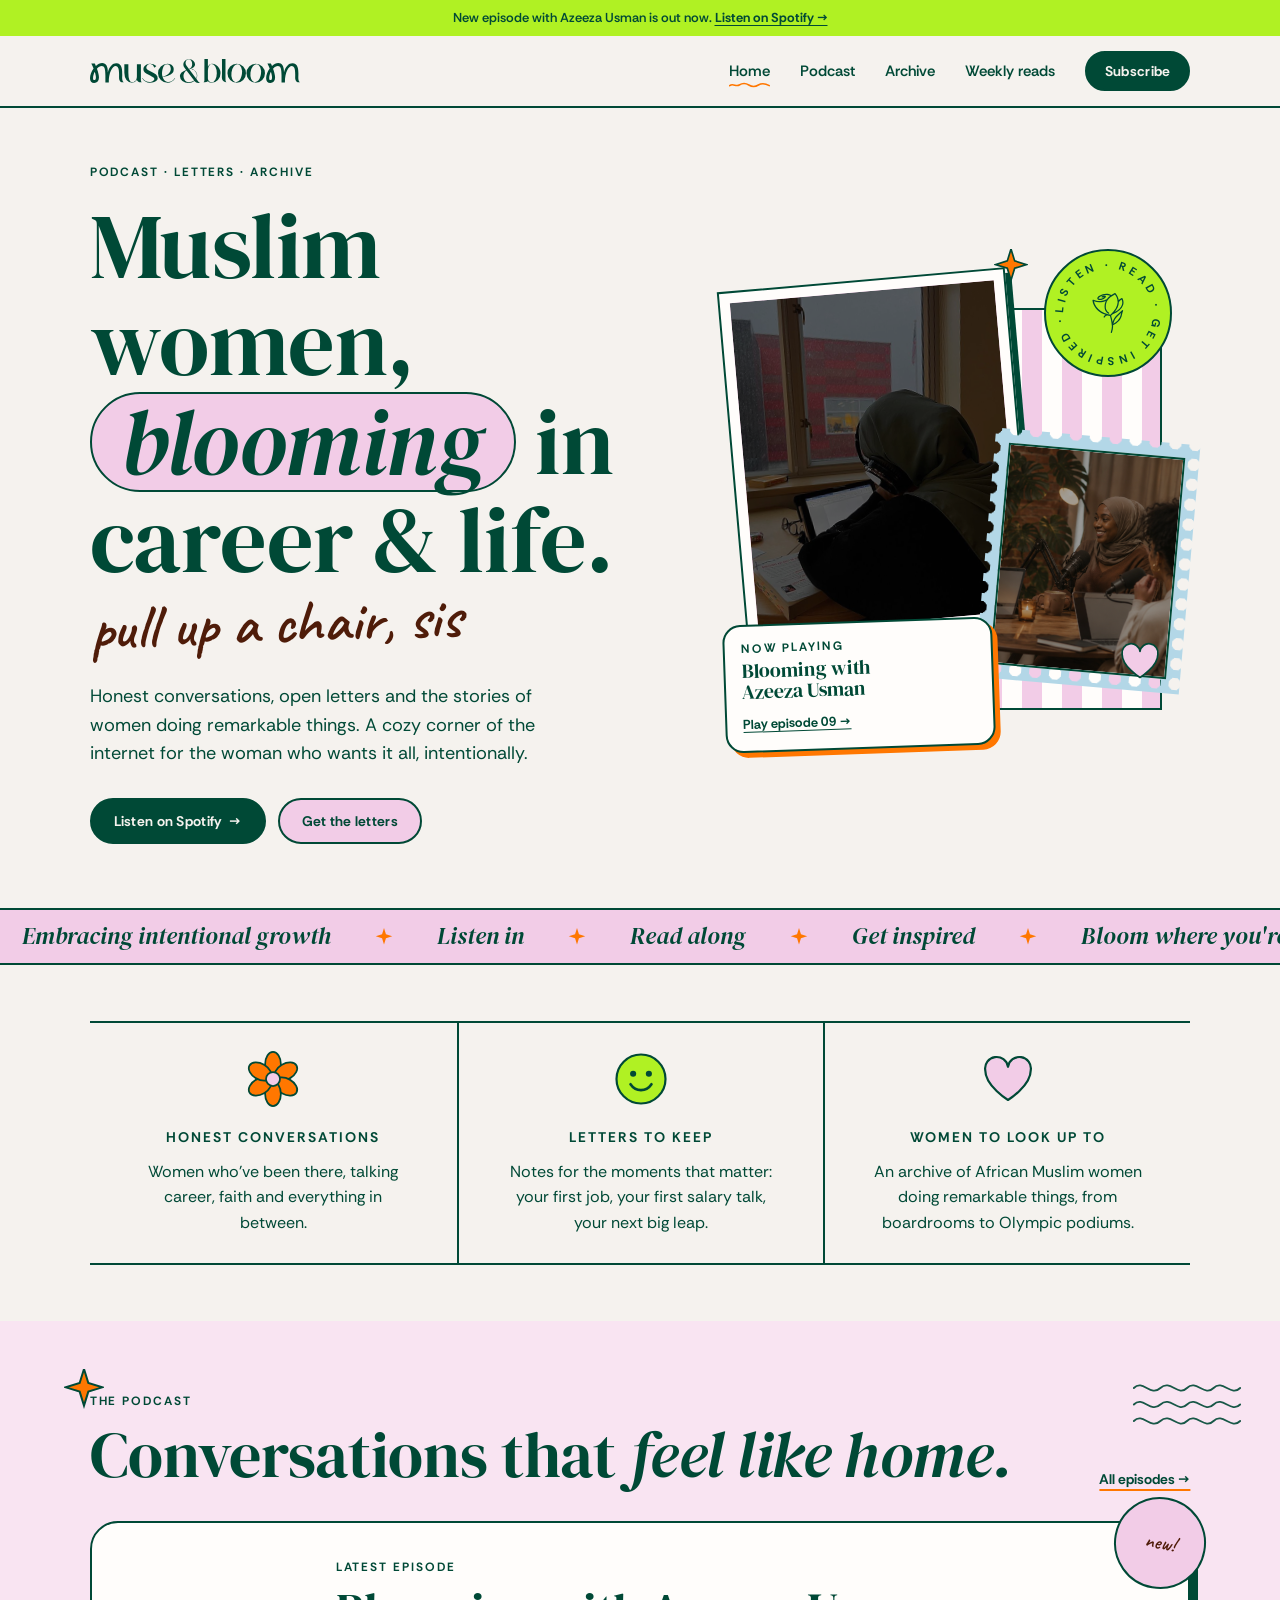
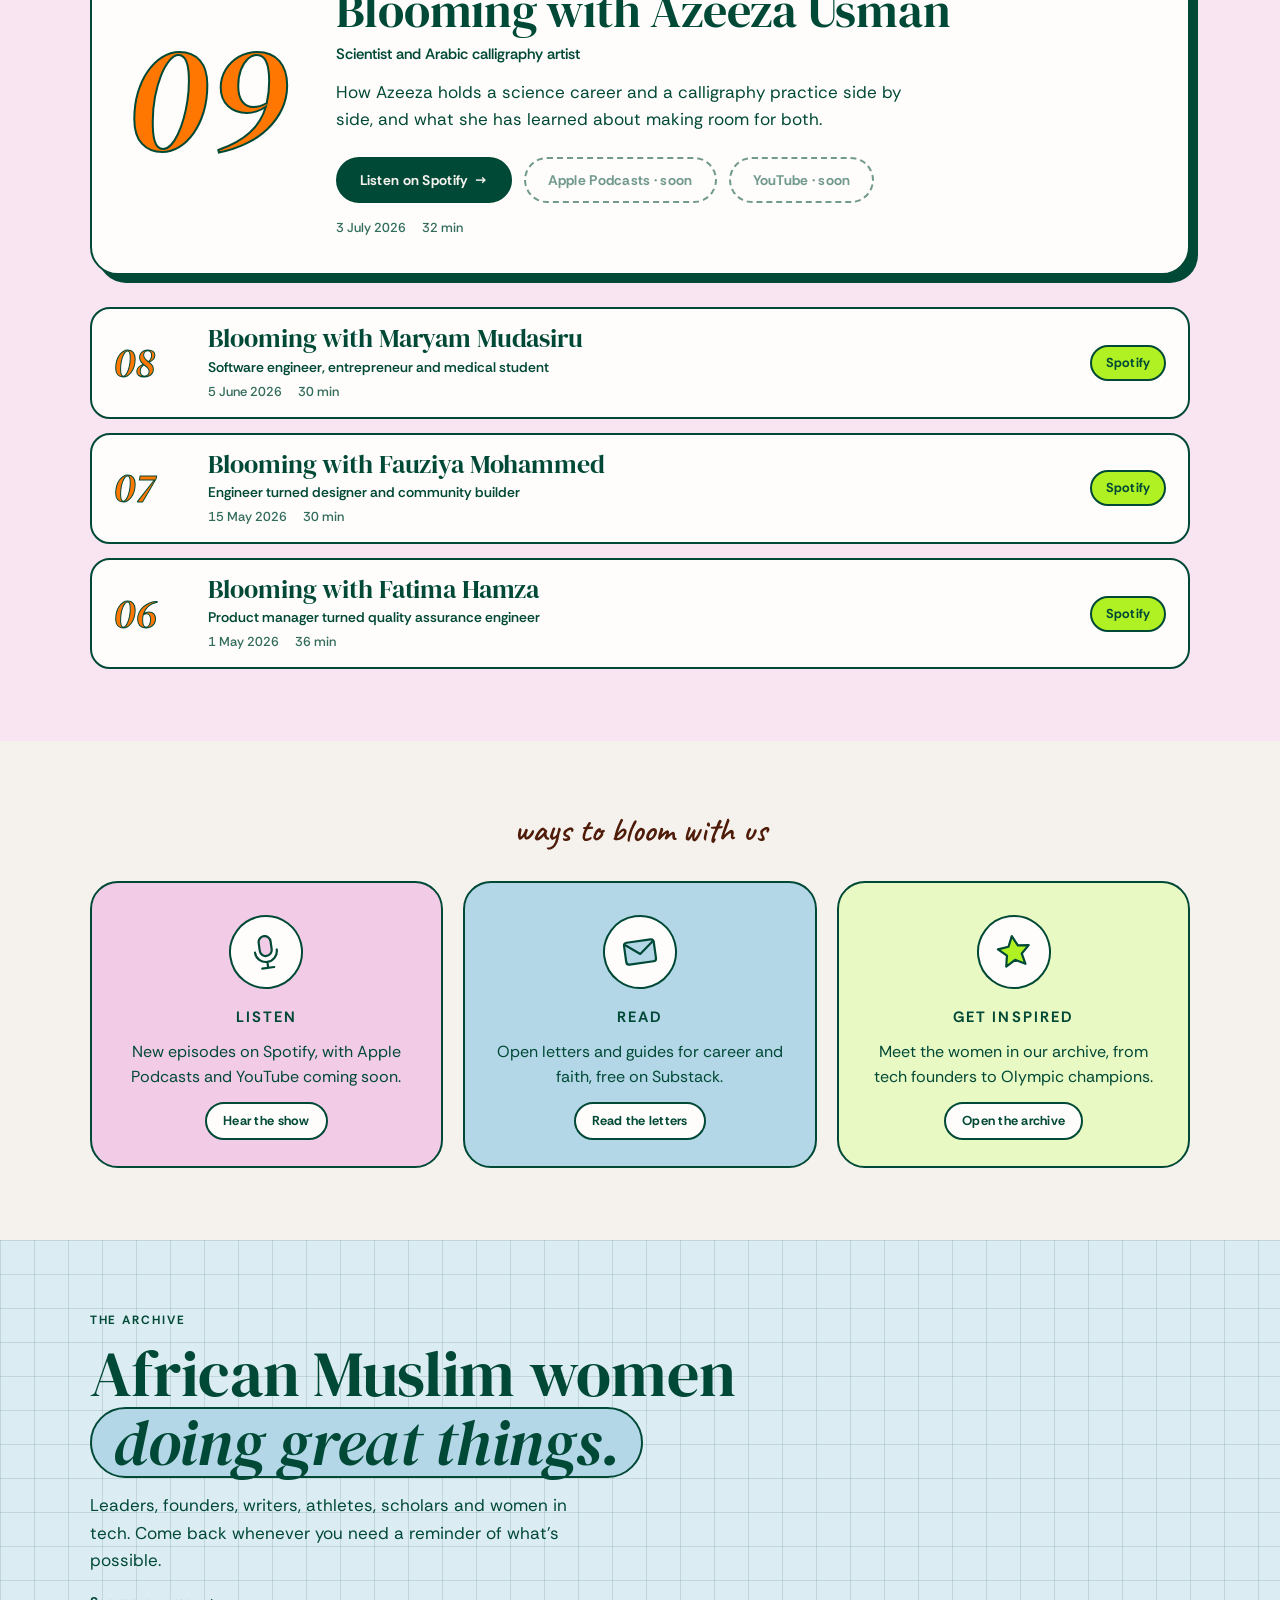
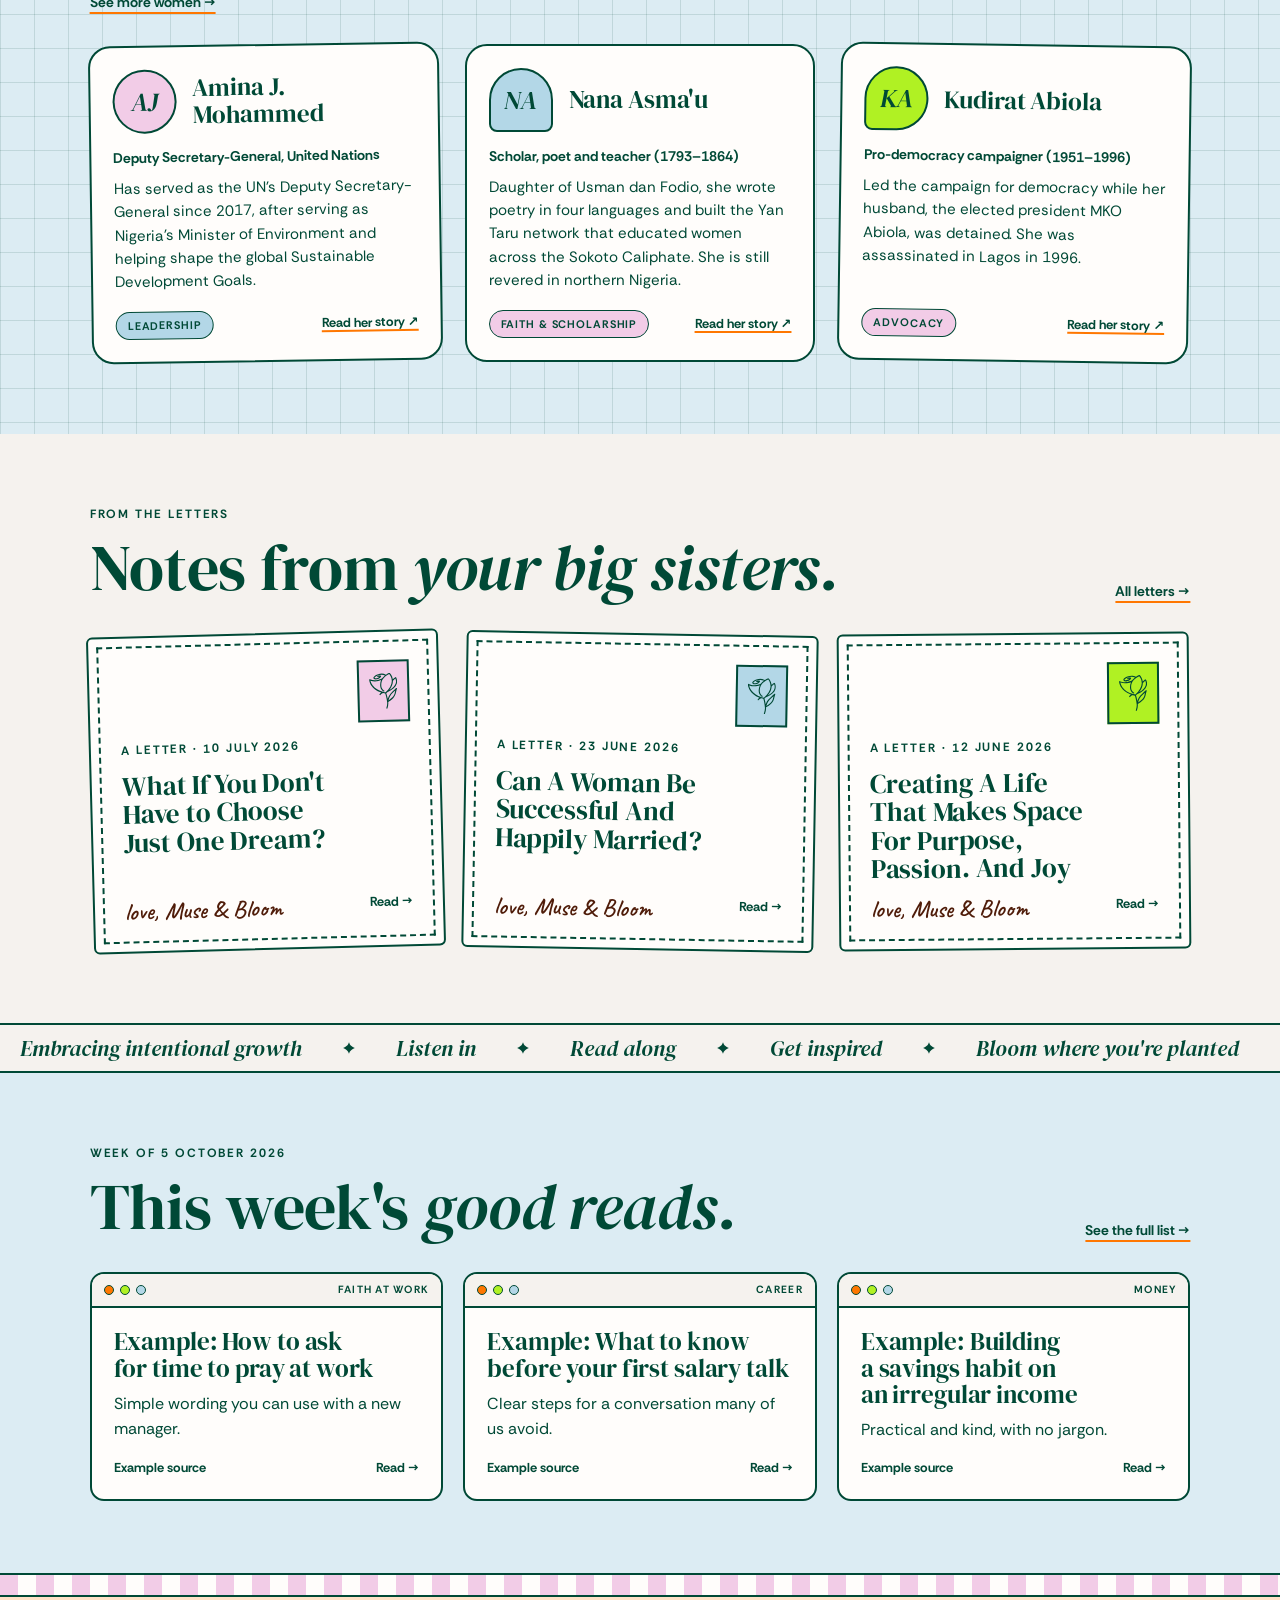
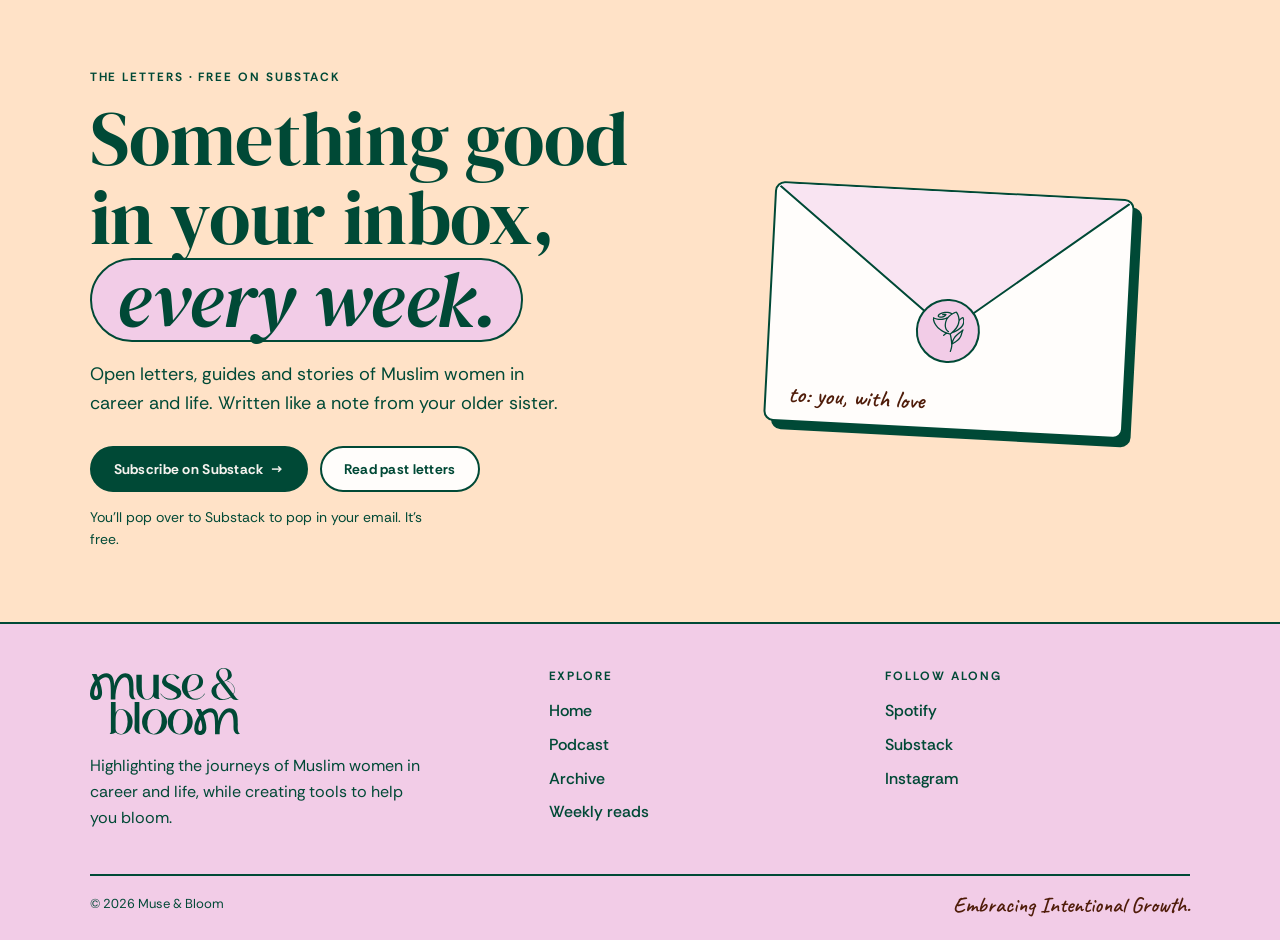
==== index.html @ a58debc5 "Add files via upload" ====
<!DOCTYPE html>
<html lang="en">
<head>
  <meta charset="UTF-8">
  <meta name="viewport" content="width=device-width, initial-scale=1, viewport-fit=cover">
  <title>Muse & Bloom</title>
  <meta name="description" content="Muse & Bloom highlights the journeys of Muslim women in career and life: a podcast, letters on Substack and an archive of remarkable women.">
  <link rel="icon" href="images/rose.svg" type="image/svg+xml">
  <link rel="preconnect" href="https://fonts.googleapis.com">
  <link rel="preconnect" href="https://fonts.gstatic.com" crossorigin>
  <link rel="stylesheet" href="https://fonts.googleapis.com/css2?family=Caveat:wght@600&family=DM+Serif+Display:ital@0;1&display=swap">
  <link rel="stylesheet" href="css/style.css">
</head>
<body>
<div id="site-header"></div>

<main data-page="home">

  <section class="hero">
    <div class="wrap hero-grid">
      <div>
        <div class="kicker">Podcast · Letters · Archive</div>
        <h1>Muslim women, <span class="pill-word">blooming</span> in career &amp; life.<span class="script">pull up a chair, sis</span></h1>
        <p class="lead">Honest conversations, open letters and the stories of women doing remarkable things. A cozy corner of the internet for the woman who wants it all, intentionally.</p>
        <div class="btn-row" id="hero-buttons"></div>
      </div>

      <div class="collage">
        <div class="stripes" aria-hidden="true"></div>
        <!-- To add your own photos, save them as images/hero-1.jpg and images/hero-2.jpg -->
        <figure class="polaroid p1" style="margin:0">
          <div class="photo"><img src="images/hero-1.jpg" alt="" onerror="this.remove()"></div>
          <figcaption class="caption">career &amp; faith</figcaption>
        </figure>
        <div class="stamp-frame p2">
          <div class="photo"><img src="images/hero-2.jpg" alt="" onerror="this.remove()"></div>
        </div>
        <div data-badge="LISTEN · READ · GET INSPIRED · "></div>
        <span class="doodle float" data-art="sparkle" style="width:34px;left:58%;top:-2%"></span>
        <span class="doodle wiggle" data-art="heart" style="width:44px;right:6%;bottom:12%"></span>
        <div class="now" id="now-playing"></div>
      </div>
    </div>
  </section>
  <div class="marquee " aria-hidden="true"><div class="marquee-track"><span>Embracing intentional growth</span><span>Listen in</span><span>Read along</span><span>Get inspired</span><span>Bloom where you're planted</span><span>Embracing intentional growth</span><span>Listen in</span><span>Read along</span><span>Get inspired</span><span>Bloom where you're planted</span><span>Embracing intentional growth</span><span>Listen in</span><span>Read along</span><span>Get inspired</span><span>Bloom where you're planted</span><span>Embracing intentional growth</span><span>Listen in</span><span>Read along</span><span>Get inspired</span><span>Bloom where you're planted</span></div></div>

  <section class="wrap" style="padding-block:56px">
    <div class="promises">
      <div class="promise"><span data-art="flower"></span><h3>Honest conversations</h3><p>Women who've been there, talking career, faith and everything in between.</p></div>
      <div class="promise"><span data-art="smile"></span><h3>Letters to keep</h3><p>Notes for the moments that matter: your first job, your first salary talk, your next big leap.</p></div>
      <div class="promise"><span data-art="heart"></span><h3>Women to look up to</h3><p>An archive of African Muslim women doing remarkable things, from boardrooms to Olympic podiums.</p></div>
    </div>
  </section>

  <section class="section bg-blush" id="podcast">
    <span class="doodle float" data-art="sparkle" style="width:40px;left:5%;top:48px"></span>
    <span class="doodle waves" data-art="waves" style="right:3%;top:56px"></span>
    <div class="wrap">
      <div class="section-head">
        <div>
          <div class="kicker">The podcast</div>
          <h2>Conversations that <em>feel like home.</em></h2>
        </div>
        <a class="text-link" href="podcast.html">All episodes →</a>
      </div>
      <div class="ep-feature" id="latest-episode"></div>
      <ul class="ep-list" id="episode-list" data-limit="3"></ul>
    </div>
  </section>

  <section class="section">
    <div class="wrap">
      <div class="section-head" style="justify-content:center;text-align:center">
        <div>
          <span class="script" style="font-size:34px">ways to bloom with us</span>
        </div>
      </div>
      <div class="ways">
        <a class="way w1" href="podcast.html"><span class="icon" data-art="mic"></span><h3>Listen</h3><p>New episodes on Spotify, with Apple Podcasts and YouTube coming soon.</p><span class="btn">Hear the show</span></a>
        <a class="way w2" href="https://museandbloom.substack.com" target="_blank" rel="noopener"><span class="icon" data-art="mail"></span><h3>Read</h3><p>Open letters and guides for career and faith, free on Substack.</p><span class="btn">Read the letters</span></a>
        <a class="way w3" href="archive.html"><span class="icon" data-art="star"></span><h3>Get inspired</h3><p>Meet the women in our archive, from tech founders to Olympic champions.</p><span class="btn">Open the archive</span></a>
      </div>
    </div>
  </section>

  <section class="section bg-grid">
    <div class="wrap">
      <div class="section-head">
        <div>
          <div class="kicker">The archive</div>
          <h2>African Muslim women <span class="pill-word sky">doing great things.</span></h2>
          <p>Leaders, founders, writers, athletes, scholars and women in tech. Come back whenever you need a reminder of what's possible.</p>
        </div>
        <a class="text-link" href="archive.html">See more women →</a>
      </div>
      <div class="women-grid" id="women-preview"></div>
    </div>
  </section>

  <section class="section">
    <div class="wrap">
      <div class="section-head">
        <div>
          <div class="kicker">From the letters</div>
          <h2>Notes from <em>your big sisters.</em></h2>
        </div>
        <a class="text-link" href="https://museandbloom.substack.com" target="_blank" rel="noopener">All letters →</a>
      </div>
      <div class="letters" id="letters"></div>
    </div>
  </section>
  <div class="marquee brand" aria-hidden="true"><div class="marquee-track"><span>Embracing intentional growth</span><span>Listen in</span><span>Read along</span><span>Get inspired</span><span>Bloom where you're planted</span><span>Embracing intentional growth</span><span>Listen in</span><span>Read along</span><span>Get inspired</span><span>Bloom where you're planted</span><span>Embracing intentional growth</span><span>Listen in</span><span>Read along</span><span>Get inspired</span><span>Bloom where you're planted</span><span>Embracing intentional growth</span><span>Listen in</span><span>Read along</span><span>Get inspired</span><span>Bloom where you're planted</span></div></div>

  <section class="section bg-sky">
    <div class="wrap">
      <div class="section-head">
        <div>
          <div class="kicker" data-week>This week</div>
          <h2>This week's <em>good reads.</em></h2>
        </div>
        <a class="text-link" href="reads.html">See the full list →</a>
      </div>
      <div class="reads" id="reads" data-limit="3"></div>
    </div>
  </section>

  <section class="letter-band section" id="newsletter"></section>

</main>

<div id="site-footer"></div>

<script src="js/content.js"></script>
<script src="js/main.js"></script>
</body>
</html>
---- css/style.css ----
/* =====================================================================
   MUSE & BLOOM — STYLES
   Vibe: a playful, cozy women's magazine. Cream pages, the brand's
   pastel Blush and Sky, little pops of Lime and Tangerine, stickers,
   tilted photo frames, handwritten notes and a scrolling marquee.
   To change a colour everywhere, change it once in :root below.
   ===================================================================== */

@font-face { font-family: "Rethink Sans"; src: url("../fonts/RethinkSans-Variable.ttf") format("truetype"); font-weight: 400 800; font-display: swap; }

:root {
  /* Brand colours (Muse & Bloom design system) */
  --forest: #004936;     /* main text */
  --cream: #f5f2ee;      /* page background */
  --blush: #f2cce7;      /* pastel pink */
  --sky: #b3d7e7;        /* pastel blue */
  --lime: #b0f123;       /* small bright pops */
  --tangerine: #ff7700;  /* small warm pops */
  --bark: #4f1c09;       /* deep brown ink */
  --white: #fffdfb;

  /* Softer tints of the brand pastels, for big areas */
  --blush-soft: #f9e4f2;
  --sky-soft: #dcecf3;
  --lime-soft: #e8f9c4;
  --tangerine-soft: #ffe2c7;

  --ink: var(--forest);
  --line: rgba(0, 73, 54, 0.18);

  /* Type */
  --font-display: "DM Serif Display", Georgia, "Times New Roman", serif;
  --font-sans: "Rethink Sans", system-ui, -apple-system, sans-serif;
  --font-script: "Caveat", "Segoe Print", cursive;

  --gutter: clamp(20px, 7vw, 110px);
  --max: 1720px;
  --radius: 22px;
  --pill: 999px;

  color-scheme: light;
}

*, *::before, *::after { box-sizing: border-box; }
html { scroll-behavior: smooth; }
html, body { overflow-x: clip; }
body {
  margin: 0; background: var(--cream); color: var(--ink);
  font: 400 16px/1.6 var(--font-sans); -webkit-font-smoothing: antialiased;
}
img { max-width: 100%; display: block; }
a { color: inherit; }
p { margin: 0; }
h1, h2, h3, h4 { margin: 0; font-family: var(--font-display); font-weight: 400; line-height: 1.05; text-wrap: balance; letter-spacing: -0.005em; }
:focus-visible { outline: 2px solid var(--forest); outline-offset: 3px; border-radius: 6px; }

.wrap { width: 100%; max-width: var(--max); margin-inline: auto; padding-inline: var(--gutter); }

.kicker { font: 700 12px/16px var(--font-sans); letter-spacing: 0.16em; text-transform: uppercase; }
.script { font-family: var(--font-script); font-weight: 600; color: var(--bark); line-height: 1; }
em { font-style: italic; }

/* A word wrapped in a soft pill, like a highlighter */
.pill-word {
  display: inline-block; padding: 0 0.32em; border: 2px solid var(--forest); border-radius: var(--pill);
  background: var(--blush); font-style: italic; line-height: 1.05;
}
.pill-word.sky { background: var(--sky); }
.pill-word.lime { background: var(--lime); }

/* ---------- Buttons ---------- */
.btn {
  display: inline-flex; align-items: center; justify-content: center; gap: 8px;
  min-height: 46px; padding: 11px 22px; border-radius: var(--pill);
  font: 700 14px/20px var(--font-sans); letter-spacing: .02em; text-decoration: none; cursor: pointer;
  border: 2px solid var(--forest); background: var(--white); color: var(--forest);
  box-shadow: 0 0 0 var(--forest);
  transition: transform .18s ease, box-shadow .18s ease, background .18s ease;
}
.btn:hover { transform: translate(-2px, -2px); box-shadow: 4px 4px 0 var(--forest); }
.btn:active { transform: translate(0, 0); box-shadow: 0 0 0 var(--forest); }
.btn-dark { background: var(--forest); color: var(--cream); }
.btn-dark:hover { box-shadow: 4px 4px 0 var(--tangerine); }
.btn-blush { background: var(--blush); }
.btn-lime { background: var(--lime); }
.btn-sky { background: var(--sky); }
.btn.is-soon { border-style: dashed; opacity: .55; pointer-events: none; background: transparent; }
.btn .arrow { transition: transform .2s ease; }
.btn:hover .arrow { transform: translateX(3px); }
.btn-row { display: flex; flex-wrap: wrap; gap: 12px; }

.tag {
  display: inline-block; font: 700 11px/16px var(--font-sans); letter-spacing: .08em; text-transform: uppercase;
  padding: 5px 11px; border-radius: var(--pill); border: 1.5px solid var(--forest); background: var(--blush);
}

/* ---------- Top bar + header ---------- */
.topbar { background: var(--lime); text-align: center; font: 600 13px/18px var(--font-sans); padding: 9px var(--gutter); }
.topbar a { text-underline-offset: 3px; font-weight: 700; }

.site-header {
  position: sticky; top: env(safe-area-inset-top, 0px); z-index: 50;
  background: var(--cream); border-bottom: 2px solid var(--forest);
}
.nav { display: flex; align-items: center; justify-content: space-between; gap: 24px; min-height: 70px; }
.brand img { height: 24px; width: auto; }
.nav-links { display: flex; align-items: center; gap: 30px; list-style: none; margin: 0; padding: 0; }
.nav-links a:not(.btn) {
  position: relative; text-decoration: none; font: 600 15px/20px var(--font-sans); padding-block: 6px;
}
.nav-links a:not(.btn)::after {
  content: ""; position: absolute; left: 0; right: 0; bottom: -2px; height: 8px;
  background: no-repeat center/100% 8px url("data:image/svg+xml,%3Csvg xmlns='http://www.w3.org/2000/svg' viewBox='0 0 60 8'%3E%3Cpath d='M1 5c5-4 9 2 14-1s9-3 14 0 9 3 14 0 9-3 16 1' fill='none' stroke='%23ff7700' stroke-width='2.2' stroke-linecap='round'/%3E%3C/svg%3E");
  transform: scaleX(0); transform-origin: left; transition: transform .25s ease;
}
.nav-links a:not(.btn):hover::after, .nav-links a[aria-current="page"]::after { transform: scaleX(1); }
.nav-links .btn { min-height: 40px; padding: 8px 18px; }
.menu-btn { display: none; }
@media (max-width: 880px) {
  .brand img { height: 20px; }
  .menu-btn { display: inline-flex; min-height: 40px; padding: 8px 16px; }
  .nav { flex-wrap: wrap; padding-block: 12px; min-height: 0; }
  .nav-links { display: none; width: 100%; flex-direction: column; align-items: flex-start; gap: 6px; padding-bottom: 10px; }
  .nav-links.open { display: flex; }
  .nav-links a:not(.btn) { font-size: 18px; }
}

/* ---------- Stickers + doodles ---------- */
.sticker {
  position: absolute; z-index: 3; display: grid; place-items: center;
  border: 2px solid var(--forest); border-radius: 50%; text-align: center;
  transition: transform .4s ease;
}
.sticker:hover { transform: rotate(-12deg) scale(1.06); }
.spin-badge { width: 128px; height: 128px; background: var(--lime); }
.spin-badge svg { width: 100%; height: 100%; animation: spin 18s linear infinite; }
.spin-badge text { font: 700 11px var(--font-sans); letter-spacing: .16em; fill: var(--forest); }
.spin-badge .center { position: absolute; width: 40px; height: 40px; }
@keyframes spin { to { transform: rotate(360deg); } }
.doodle { position: absolute; z-index: 2; pointer-events: none; }
.wiggle { animation: wiggle 3.5s ease-in-out infinite; }
@keyframes wiggle { 0%,100% { transform: rotate(-6deg); } 50% { transform: rotate(6deg); } }
.float { animation: float 5s ease-in-out infinite; }
@keyframes float { 0%,100% { transform: translateY(0); } 50% { transform: translateY(-8px); } }

/* ---------- Photo frames (polaroids) ---------- */
.polaroid {
  position: absolute; background: var(--white); border: 2px solid var(--forest);
  padding: 10px 10px 40px; box-shadow: 6px 6px 0 var(--forest);
  transition: transform .35s ease;
}
.polaroid .photo { position: relative; width: 100%; aspect-ratio: 4 / 5; overflow: hidden; display: grid; place-items: center; }
.polaroid .photo img { position: absolute; inset: 0; width: 100%; height: 100%; object-fit: cover; }
.polaroid .photo .hint { font: 600 20px/1.1 var(--font-script); color: var(--forest); opacity: .7; text-align: center; padding: 10px; }
.polaroid .caption { position: absolute; left: 0; right: 0; bottom: 8px; text-align: center; font: 600 21px/1 var(--font-script); color: var(--bark); }
.polaroid:hover { transform: rotate(0deg) scale(1.03) !important; }

/* ---------- Home hero ---------- */
.hero { position: relative; padding-block: clamp(32px, 5vw, 56px) clamp(40px, 5vw, 64px); }
.hero-grid { display: grid; grid-template-columns: 1.1fr 0.9fr; gap: clamp(32px, 5vw, 72px); align-items: center; }
.hero-grid > * { min-width: 0; }
.hero h1 { font-size: clamp(48px, 7.2vw, 96px); margin-block: 18px 22px; }
.hero h1 .script { display: block; font-size: 0.62em; margin-top: 10px; color: var(--bark); transform: rotate(-2deg); transform-origin: left; }
.hero .lead { font-size: 18px; line-height: 1.6; max-width: 46ch; margin-bottom: 30px; }

.collage { position: relative; aspect-ratio: 1 / 1.05; max-width: 520px; width: 100%; margin-inline: auto; }
.collage .p1 { width: 62%; left: 2%; top: 4%; transform: rotate(-5deg); }
.collage .p1 .photo { background: var(--blush); }
.collage .p2 { width: 46%; right: 0; top: 34%; transform: rotate(6deg); }
.collage .p2 .photo { background: var(--white); }
.collage .spin-badge { right: 4%; top: -2%; }
.collage .now {
  position: absolute; z-index: 4; left: 0; bottom: 0; width: min(270px, 70%);
  background: var(--white); border: 2px solid var(--forest); border-radius: 18px; padding: 14px 16px;
  box-shadow: 5px 5px 0 var(--tangerine); transform: rotate(-2deg); transition: transform .3s ease;
}
.collage .now:hover { transform: rotate(0) translateY(-3px); }
.collage .now h4 { font-size: 20px; margin-block: 4px 8px; }
.collage .now a { font: 700 13px/18px var(--font-sans); text-underline-offset: 3px; }
.bars { display: inline-flex; gap: 3px; align-items: flex-end; height: 14px; margin-left: 8px; vertical-align: middle; }
.bars i { width: 3px; background: var(--tangerine); border-radius: 2px; animation: bar 1s ease-in-out infinite; }
.bars i:nth-child(2) { animation-delay: .15s } .bars i:nth-child(3) { animation-delay: .3s } .bars i:nth-child(4) { animation-delay: .45s }
@keyframes bar { 0%,100% { height: 4px } 50% { height: 14px } }
@media (max-width: 860px) {
  .hero-grid { grid-template-columns: 1fr; }
  .collage { max-width: 400px; }
  .spin-badge { width: 100px; height: 100px; }
}

/* ---------- Marquee ---------- */
.marquee { background: var(--blush); border-block: 2px solid var(--forest); overflow: hidden; padding-block: 12px; }
.marquee-track { display: flex; width: max-content; animation: slide 32s linear infinite; }
.marquee span { font: 400 24px/1.2 var(--font-display); font-style: italic; padding-inline: 22px; white-space: nowrap; display: inline-flex; align-items: center; gap: 44px; }
.marquee span::after { content: ""; width: 18px; height: 18px; flex: none; background: no-repeat center/contain url("data:image/svg+xml,%3Csvg xmlns='http://www.w3.org/2000/svg' viewBox='0 0 24 24'%3E%3Cpath d='M12 0l2.6 8.4L23 11l-8.4 2.6L12 22l-2.6-8.4L1 11l8.4-2.6z' fill='%23ff7700'/%3E%3C/svg%3E"); }
.marquee.sky { background: var(--sky); }
@keyframes slide { to { transform: translateX(-50%); } }

/* ---------- Sections ---------- */
.section { position: relative; padding-block: clamp(44px, 6vw, 72px); }
.section-head { display: flex; flex-wrap: wrap; align-items: flex-end; justify-content: space-between; gap: 18px 32px; margin-bottom: 32px; }
.section-head > div { min-width: 0; }
.section-head h2 { font-size: clamp(38px, 5.4vw, 64px); margin-top: 12px; }
.section-head p { margin-top: 14px; max-width: 52ch; font-size: 17px; }
.section-head .script { font-size: 1.1em; }
.text-link { font: 700 14px/20px var(--font-sans); text-underline-offset: 5px; text-decoration-thickness: 2px; text-decoration-color: var(--tangerine); }
.text-link:hover { text-decoration-color: var(--forest); }
.bg-blush { background: var(--blush-soft); }
.bg-sky { background: var(--sky-soft); }
.bg-lime { background: var(--lime-soft); }
.bg-tangerine { background: var(--tangerine-soft); }
.bg-grid {
  background-color: var(--sky-soft);
  background-image: linear-gradient(rgba(0,73,54,.13) 1px, transparent 1px), linear-gradient(90deg, rgba(0,73,54,.13) 1px, transparent 1px);
  background-size: 34px 34px;
}

/* ---------- Three promises (icon row) ---------- */
.promises { display: grid; grid-template-columns: repeat(3, 1fr); border-block: 2px solid var(--forest); }
.promise { padding: 28px 24px; text-align: center; display: grid; justify-items: center; gap: 12px; }
.promise + .promise { border-left: 2px solid var(--forest); }
.promise svg { width: 56px; height: 56px; transition: transform .5s ease; }
.promise:hover svg { transform: rotate(25deg) scale(1.12); }
.promise h3 { font: 700 14px/20px var(--font-sans); letter-spacing: .14em; text-transform: uppercase; }
.promise p { max-width: 28ch; }
@media (max-width: 760px) {
  .promises { grid-template-columns: 1fr; }
  .promise + .promise { border-left: 0; border-top: 2px solid var(--forest); }
}

/* ---------- Podcast ---------- */
.ep-feature {
  position: relative; display: grid; grid-template-columns: auto minmax(0, 1fr); gap: clamp(20px, 4vw, 48px); align-items: center;
  background: var(--white); border: 2px solid var(--forest); border-radius: 28px; padding: clamp(22px, 3.5vw, 36px);
  box-shadow: 8px 8px 0 var(--forest);
}
.ep-feature .num { font: 400 clamp(80px, 12vw, 150px)/0.85 var(--font-display); font-style: italic; color: var(--tangerine); -webkit-text-stroke: 2px var(--forest); }
.ep-feature h3 { font-size: clamp(32px, 4vw, 48px); margin-block: 10px 8px; }
.ep-feature .role { font: 600 15px/22px var(--font-sans); }
.ep-feature .desc { margin-block: 14px 24px; max-width: 58ch; font-size: 17px; }
.meta { display: flex; flex-wrap: wrap; gap: 4px 16px; font: 500 13px/18px var(--font-sans); opacity: .8; }
.ep-feature .sticker { right: -18px; top: -26px; width: 92px; height: 92px; background: var(--blush); transform: rotate(10deg); font: 600 20px/1 var(--font-script); color: var(--bark); }
@media (max-width: 640px) { .ep-feature { grid-template-columns: 1fr; } .ep-feature .sticker { right: 8px; width: 78px; height: 78px; } }

.ep-list { list-style: none; margin: 32px 0 0; padding: 0; display: grid; gap: 14px; }
.ep {
  display: grid; grid-template-columns: 72px minmax(0, 1fr) auto; gap: 8px 22px; align-items: center;
  background: var(--white); border: 2px solid var(--forest); border-radius: 20px; padding: 16px 22px;
  transition: transform .2s ease, box-shadow .2s ease, background .2s ease;
}
.ep:hover { transform: translate(-3px, -3px); box-shadow: 6px 6px 0 var(--forest); }
.ep:nth-child(3n+1):hover { background: var(--blush-soft); }
.ep:nth-child(3n+2):hover { background: var(--sky-soft); }
.ep:nth-child(3n):hover { background: var(--lime-soft); }
.ep .n { font: 400 40px/1 var(--font-display); font-style: italic; color: var(--tangerine); -webkit-text-stroke: 1px var(--forest); }
.ep h3 { font-size: 26px; }
.ep .role { font: 600 14px/20px var(--font-sans); margin-top: 4px; }
.ep .desc { margin-top: 6px; font-size: 15px; max-width: 64ch; }
.ep .meta { margin-top: 6px; }
.ep-links { display: flex; flex-wrap: wrap; gap: 8px; justify-content: flex-end; }
.ep-links .btn { min-height: 36px; padding: 6px 14px; font-size: 13px; }
@media (max-width: 720px) {
  .ep { grid-template-columns: 52px minmax(0, 1fr); }
  .ep-links { grid-column: 2; justify-content: flex-start; }
}

.listen-grid { display: grid; grid-template-columns: repeat(3, 1fr); gap: 18px; }
.listen {
  position: relative; display: flex; flex-direction: column; gap: 12px; min-height: 180px; padding: 24px;
  border: 2px solid var(--forest); border-radius: 26px; text-decoration: none;
  transition: transform .2s ease, box-shadow .2s ease;
}
a.listen:hover { transform: translate(-3px, -3px) rotate(-1deg); box-shadow: 6px 6px 0 var(--forest); }
.listen strong { font: 400 34px/1 var(--font-display); }
.listen .go { margin-top: auto; font: 700 14px/20px var(--font-sans); }
.listen.l1 { background: var(--lime-soft); }
.listen.l2 { background: var(--blush); }
.listen.l3 { background: var(--sky); }
.listen.is-soon { border-style: dashed; }
.listen.is-soon strong, .listen.is-soon span:not(.go) { opacity: .75; }
.listen.is-soon .go { opacity: .75; }
@media (max-width: 760px) { .listen-grid { grid-template-columns: 1fr; } }

/* ---------- Ways to bloom (three shaped cards) ---------- */
.ways { display: grid; grid-template-columns: repeat(3, 1fr); gap: 20px; }
.way {
  position: relative; display: flex; flex-direction: column; align-items: center; text-align: center; gap: 12px;
  padding: 32px 24px 26px; border: 2px solid var(--forest); text-decoration: none;
  transition: transform .25s ease, box-shadow .25s ease;
}
.way:hover { transform: translateY(-6px) rotate(-1deg); box-shadow: 0 8px 0 var(--forest); }
.way:nth-child(2):hover { transform: translateY(-6px) rotate(1deg); }
.way.w1 { background: var(--blush); border-radius: 28px; }
.way.w2 { background: var(--sky); border-radius: 28px; }
.way.w3 { background: var(--lime-soft); border-radius: 28px; }
.way .icon { width: 74px; height: 74px; border-radius: 50%; border: 2px solid var(--forest); background: var(--white); display: grid; place-items: center; transform: rotate(-8deg); transition: transform .4s ease; }
.way:hover .icon { transform: rotate(12deg) scale(1.08); }
.way .icon svg { width: 40px; height: 40px; }
.way h3 { font: 700 15px/20px var(--font-sans); letter-spacing: .14em; text-transform: uppercase; margin-top: 6px; }
.way p { max-width: 30ch; }
.way .btn { margin-top: auto; min-height: 38px; padding: 7px 16px; font-size: 13px; }
@media (max-width: 860px) { .ways { grid-template-columns: 1fr; } }

/* ---------- Letters (postage-stamp cards) ---------- */
.letters { display: grid; grid-template-columns: repeat(3, 1fr); gap: 22px; }
.letter {
  position: relative; display: flex; flex-direction: column; gap: 14px; text-decoration: none; min-width: 0;
  background: var(--white); padding: 24px; border: 2px solid var(--forest); border-radius: 6px;
  outline: 2px dashed var(--forest); outline-offset: -12px;
  transition: transform .3s ease, box-shadow .3s ease;
}
.letter:nth-child(1) { transform: rotate(-1.5deg); }
.letter:nth-child(2) { transform: rotate(1deg); }
.letter:nth-child(3) { transform: rotate(-.5deg); }
.letter:hover { transform: rotate(0) translateY(-6px); box-shadow: 6px 6px 0 var(--blush), 6px 6px 0 2px var(--forest); }
.letter .stamp { align-self: flex-end; width: 52px; height: 62px; border: 2px solid var(--forest); background: var(--blush); display: grid; place-items: center; margin: 4px 4px 0 0; }
.letter:nth-child(2) .stamp { background: var(--sky); }
.letter:nth-child(3) .stamp { background: var(--lime); }
.letter .stamp img { width: 28px; }
.letter h3 { font-size: 27px; padding-inline: 6px; }
.letter .foot { margin-top: auto; display: flex; justify-content: space-between; gap: 12px; padding: 0 6px 4px; font: 700 13px/18px var(--font-sans); }
.letter .by { font: 600 22px/1 var(--font-script); color: var(--bark); }
@media (max-width: 900px) { .letters { grid-template-columns: 1fr 1fr; } }
@media (max-width: 600px) { .letters { grid-template-columns: 1fr; } }

/* ---------- Weekly reads (little browser windows) ---------- */
.reads { display: grid; grid-template-columns: repeat(3, 1fr); gap: 20px; }
.window {
  display: flex; flex-direction: column; min-width: 0; text-decoration: none;
  background: var(--white); border: 2px solid var(--forest); border-radius: 14px; overflow: hidden;
  transition: transform .2s ease, box-shadow .2s ease;
}
.window:hover { transform: translate(-3px, -3px); box-shadow: 6px 6px 0 var(--forest); }
.window .bar { display: flex; align-items: center; gap: 6px; padding: 9px 12px; border-bottom: 2px solid var(--forest); background: var(--cream); }
.window .bar i { width: 10px; height: 10px; border-radius: 50%; border: 1.5px solid var(--forest); }
.window .bar i:nth-child(1) { background: var(--tangerine); } .window .bar i:nth-child(2) { background: var(--lime); } .window .bar i:nth-child(3) { background: var(--sky); }
.window .bar span { margin-left: auto; font: 700 10.5px/14px var(--font-sans); letter-spacing: .12em; text-transform: uppercase; }
.window .body { display: flex; flex-direction: column; gap: 10px; padding: 20px 22px 22px; flex: 1; }
.window h3 { font-size: 25px; }
.window .src { margin-top: auto; padding-top: 6px; display: flex; justify-content: space-between; gap: 10px; font: 700 13px/18px var(--font-sans); }
@media (max-width: 900px) { .reads { grid-template-columns: 1fr 1fr; } }
@media (max-width: 600px) { .reads { grid-template-columns: 1fr; } }
.page-hero p.note { font: 400 clamp(24px, 2.8vw, 32px)/1.35 var(--font-display); font-style: italic; color: var(--bark); max-width: 36ch; }

.past-week { border-bottom: 2px solid var(--forest); }
.past-week summary { cursor: pointer; list-style: none; padding-block: 20px; display: flex; justify-content: space-between; gap: 12px; font: 400 30px/1.1 var(--font-display); }
.past-week summary::-webkit-details-marker { display: none; }
.past-week summary::after { content: "+"; font: 700 26px/1 var(--font-sans); color: var(--tangerine); }
.past-week[open] summary::after { content: "–"; }
.past-week ul { list-style: none; margin: 0 0 24px; padding: 0; display: grid; gap: 14px; }
.past-week li a { font-weight: 700; text-underline-offset: 3px; }

/* ---------- Women archive cards ---------- */
.women-grid { display: grid; grid-template-columns: repeat(3, 1fr); gap: 24px; }
.woman {
  position: relative; display: flex; flex-direction: column; gap: 10px; min-width: 0;
  background: var(--white); border: 2px solid var(--forest); border-radius: 22px; padding: 22px;
  transition: transform .25s ease, box-shadow .25s ease;
}
.woman:nth-child(4n+1) { transform: rotate(-.8deg); }
.woman:nth-child(4n+3) { transform: rotate(.8deg); }
.woman:hover { transform: rotate(0) translate(-3px, -4px); box-shadow: 7px 7px 0 var(--forest); z-index: 2; }
.woman .head { display: flex; align-items: center; gap: 16px; margin-bottom: 4px; }
.woman .head > div:last-child { min-width: 0; }
.monogram {
  flex: none; width: 64px; height: 64px; display: grid; place-items: center; border: 2px solid var(--forest);
  font: 400 26px/1 var(--font-display); font-style: italic; overflow: hidden;
}
.monogram img { width: 100%; height: 100%; object-fit: cover; }
.shape-0 { border-radius: 50%; background: var(--blush); }
.shape-1 { border-radius: 32px 32px 8px 8px; background: var(--sky); }
.shape-2 { border-radius: 50% 50% 50% 8px; background: var(--lime); }
.shape-3 { border-radius: 16px; background: var(--tangerine-soft); }
.woman .from-unused { font: 600 19px/1 var(--font-script); color: var(--bark); margin-top: 4px; }
.woman h3 { font-size: 25px; line-height: 1.08; overflow-wrap: break-word; }
.woman .role { font: 700 14px/20px var(--font-sans); }
.woman .story { font-size: 15px; line-height: 1.55; }
.woman .bottom { margin-top: auto; padding-top: 8px; display: flex; justify-content: space-between; align-items: center; gap: 10px; flex-wrap: wrap; }
.woman .bottom a { font: 700 13px/18px var(--font-sans); text-underline-offset: 3px; text-decoration-color: var(--tangerine); text-decoration-thickness: 2px; }
.tag.f-Leadership { background: var(--sky); }
.tag.f-Business { background: var(--lime-soft); }
.tag.f-Tech { background: var(--lime); }
.tag.f-Advocacy { background: var(--blush); }
.tag.f-Sport { background: var(--tangerine-soft); }
@media (max-width: 960px) { .women-grid { grid-template-columns: 1fr 1fr; } }
@media (max-width: 600px) { .women-grid { grid-template-columns: 1fr; } .woman:nth-child(n) { transform: none; } }

.archive-tools { display: grid; gap: 14px; margin-bottom: 26px; }
.chip-row { display: flex; flex-wrap: wrap; gap: 8px; }
.chip {
  font: 700 13px/18px var(--font-sans); padding: 8px 15px; min-height: 38px; cursor: pointer;
  border: 2px solid var(--forest); border-radius: var(--pill); background: var(--white); color: var(--forest);
  transition: transform .15s ease, background .15s ease;
}
.chip:hover { transform: translateY(-2px); background: var(--blush-soft); }
.chip[aria-pressed="true"] { background: var(--forest); color: var(--cream); }
.search {
  width: 100%; max-width: 520px; font: 500 16px/24px var(--font-sans); color: var(--forest);
  padding: 12px 20px; border: 2px solid var(--forest); border-radius: var(--pill); background: var(--white);
}
.count { font: 600 24px/1 var(--font-script); color: var(--bark); margin-bottom: 18px; }
.empty { padding-block: 32px; font: 600 26px/1.2 var(--font-script); color: var(--bark); }

/* ---------- Inner page heroes ---------- */
.page-hero { position: relative; overflow: hidden; padding-block: clamp(40px, 6vw, 72px) clamp(36px, 5vw, 56px); border-bottom: 2px solid var(--forest); }
.page-hero h1 { font-size: clamp(50px, 8vw, 104px); margin-block: 16px 20px; max-width: 14ch; position: relative; z-index: 2; }
.page-hero p { font-size: 18px; max-width: 54ch; position: relative; z-index: 2; }
.page-hero .btn-row { margin-top: 28px; position: relative; z-index: 2; }
.page-hero .spin-badge { right: var(--gutter); top: 40px; }
@media (max-width: 760px) { .page-hero .spin-badge { width: 90px; height: 90px; top: 16px; right: 12px; } }

/* ---------- Newsletter band ---------- */
.letter-band { background: var(--tangerine-soft); border-top: 2px solid var(--forest); overflow: hidden; }
.letter-grid { display: grid; grid-template-columns: 1.2fr 1fr; gap: 40px; align-items: center; }
.letter-grid > * { min-width: 0; }
.letter-band h2 { font-size: clamp(42px, 6vw, 76px); margin-block: 14px 18px; }
.letter-band p { font-size: 18px; max-width: 44ch; }
.letter-band .small { font-size: 14px; margin-top: 14px; }
.envelope {
  position: relative; justify-self: center; width: min(360px, 100%); aspect-ratio: 3 / 2;
  background: var(--white); border: 2px solid var(--forest); border-radius: 10px; box-shadow: 8px 8px 0 var(--forest);
  transform: rotate(3deg); transition: transform .35s ease;
}
.envelope:hover { transform: rotate(-1deg) translateY(-6px); }
.envelope .flap { position: absolute; inset: 0; width: 100%; height: 100%; border-radius: 10px; }
.envelope .seal { position: absolute; left: 50%; top: 59%; transform: translate(-50%, -50%); width: 64px; height: 64px; border-radius: 50%; background: var(--blush); border: 2px solid var(--forest); display: grid; place-items: center; }
.envelope .seal img { width: 32px; }
.envelope .to { position: absolute; left: 22px; bottom: 14px; font: 600 24px/1 var(--font-script); color: var(--bark); }
@media (max-width: 760px) { .letter-grid { grid-template-columns: 1fr; } }

/* ---------- Footer ---------- */
.site-footer { background: var(--blush); border-top: 2px solid var(--forest); padding-block: 44px 24px; }
.foot-grid { display: grid; grid-template-columns: 1.4fr 1fr 1fr; gap: 32px; }
.foot-grid > * { min-width: 0; }
.foot-grid img { width: 150px; height: auto; }
.foot-grid p { margin-top: 18px; max-width: 34ch; }
.foot-grid h4 { font: 700 12px/16px var(--font-sans); letter-spacing: .16em; text-transform: uppercase; margin-bottom: 14px; }
.foot-grid ul { list-style: none; margin: 0; padding: 0; display: grid; gap: 8px; }
.foot-grid a { text-decoration: none; font-weight: 500; }
.foot-grid a:hover { text-decoration: underline; text-decoration-color: var(--tangerine); text-decoration-thickness: 2px; }
.foot-bottom { margin-top: 44px; padding-top: 18px; border-top: 2px solid var(--forest); display: flex; flex-wrap: wrap; justify-content: space-between; gap: 8px; font-size: 13px; }
.foot-bottom .script { font-size: 22px; }
@media (max-width: 760px) { .foot-grid { grid-template-columns: 1fr; } }

@media (prefers-reduced-motion: reduce) {
  *, *::before, *::after { animation: none !important; transition: none !important; }
  html { scroll-behavior: auto; }
}

/* ---------- Extra touches: stripes, stamp frame, brand ticker, waves ---------- */
.collage .stripes {
  position: absolute; z-index: 0; inset: 10% 6% 8% 12%;
  border: 2px solid var(--forest);
  background: repeating-linear-gradient(90deg, var(--blush) 0 20px, var(--white) 20px 40px);
}
.collage .polaroid, .collage .stamp-frame { z-index: 1; }
.stamp-frame {
  position: absolute; padding: 14px;
  background:
    radial-gradient(circle at 10px 10px, transparent 6px, var(--sky) 6.5px) -10px -10px / 20px 20px;
  transition: transform .35s ease;
}
.stamp-frame .photo { position: relative; aspect-ratio: 4 / 5; overflow: hidden; background: var(--blush-soft); border: 2px solid var(--forest); }
.stamp-frame .photo img { position: absolute; inset: 0; width: 100%; height: 100%; object-fit: cover; }
.stamp-frame .hint { font: 600 20px/1.1 var(--font-script); opacity: .7; }
.stamp-frame:hover { transform: rotate(0) scale(1.03) !important; }
.collage .p2 { width: 44%; right: 0; top: 36%; transform: rotate(5deg); }

.marquee.brand { background: var(--cream); padding-block: 10px; }
.marquee.brand span { font: 400 22px/1.2 var(--font-display); font-style: italic; gap: 40px; padding-inline: 20px; }
.marquee.brand span::after { width: 14px; height: 14px; background-image: url("data:image/svg+xml,%3Csvg xmlns='http://www.w3.org/2000/svg' viewBox='0 0 24 24'%3E%3Cpath d='M12 2c1.5 4 2 6 10 10-8 4-8.5 6-10 10-1.5-4-2-6-10-10 8-4 8.5-6 10-10z' fill='%23004936'/%3E%3C/svg%3E"); }

.doodle.waves { width: 110px; opacity: .9; }
@media (max-width: 760px) { .doodle.waves { display: none; } }

.letter-band { position: relative; padding-top: calc(clamp(44px, 6vw, 72px) + 22px); }
.letter-band::before {
  content: ""; position: absolute; left: 0; right: 0; top: 0; height: 22px; border-bottom: 2px solid var(--forest);
  background: repeating-linear-gradient(90deg, var(--blush) 0 18px, var(--white) 18px 36px);
}

/* ---------- Past weeks (reads page) ---------- */
.past-grid { display: grid; grid-template-columns: repeat(2, 1fr); gap: 24px; }
.past-card {
  min-width: 0; background: var(--white); border: 2px solid var(--forest); border-radius: 22px; padding: 22px;
  transition: transform .2s ease, box-shadow .2s ease;
}
.past-card:hover { transform: translate(-3px, -3px); box-shadow: 6px 6px 0 var(--forest); }
.past-card .kicker { display: inline-block; padding: 5px 12px; border: 1.5px solid var(--forest); border-radius: var(--pill); background: var(--lime-soft); }
.past-note { margin-top: 14px; font: 400 21px/1.35 var(--font-display); font-style: italic; color: var(--bark); }
.past-card ul { list-style: none; margin: 18px 0 0; padding: 0; display: grid; }
.past-card li { display: flex; justify-content: space-between; align-items: baseline; gap: 16px; padding-block: 12px; border-top: 1.5px dashed var(--line); }
.past-card li a { font-weight: 700; text-underline-offset: 3px; text-decoration-color: var(--tangerine); text-decoration-thickness: 2px; }
.past-card li span { flex: none; font-size: 13px; opacity: .75; }
@media (max-width: 760px) { .past-grid { grid-template-columns: 1fr; } .past-card li { flex-direction: column; gap: 2px; } }

/* Handwritten bits: a little bigger so they read easily */
.hero h1 .script { font-size: 0.66em; }
.letter .by { font-size: 24px; }
.polaroid .caption { font-size: 23px; }
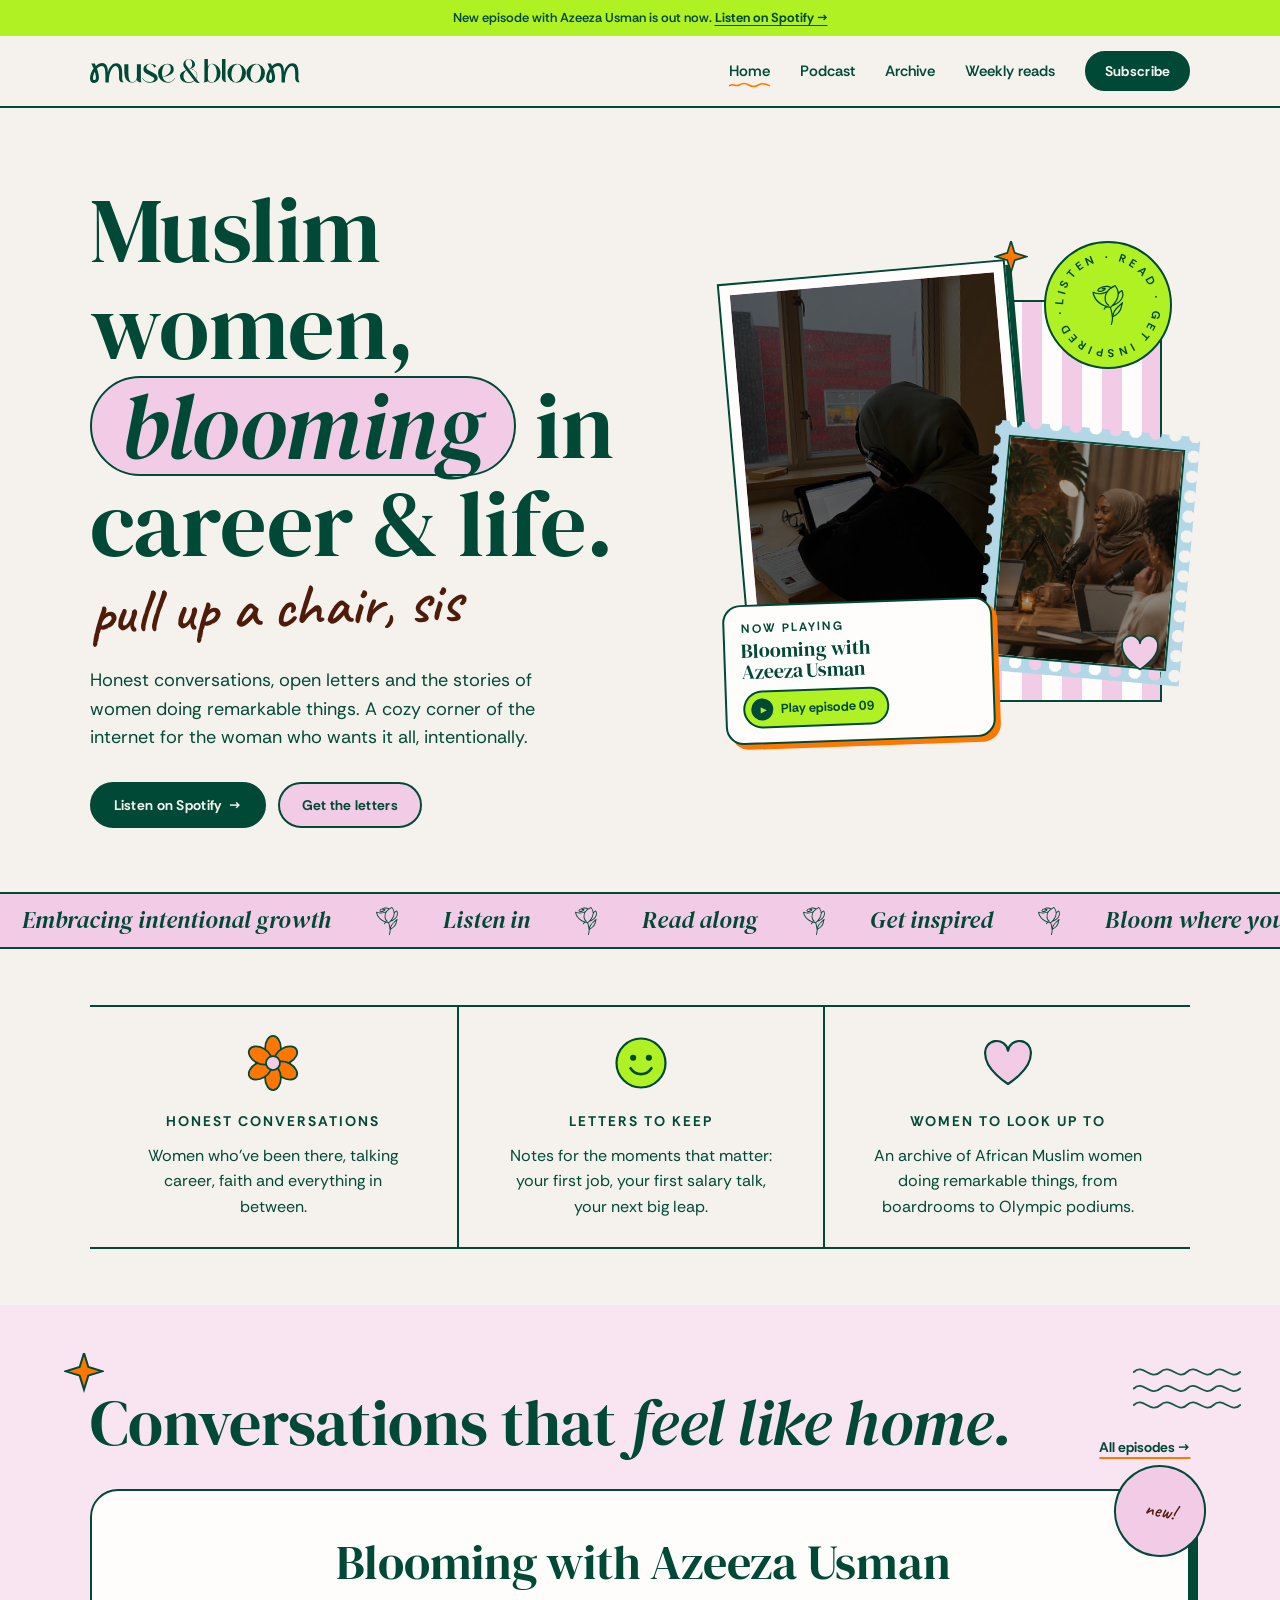
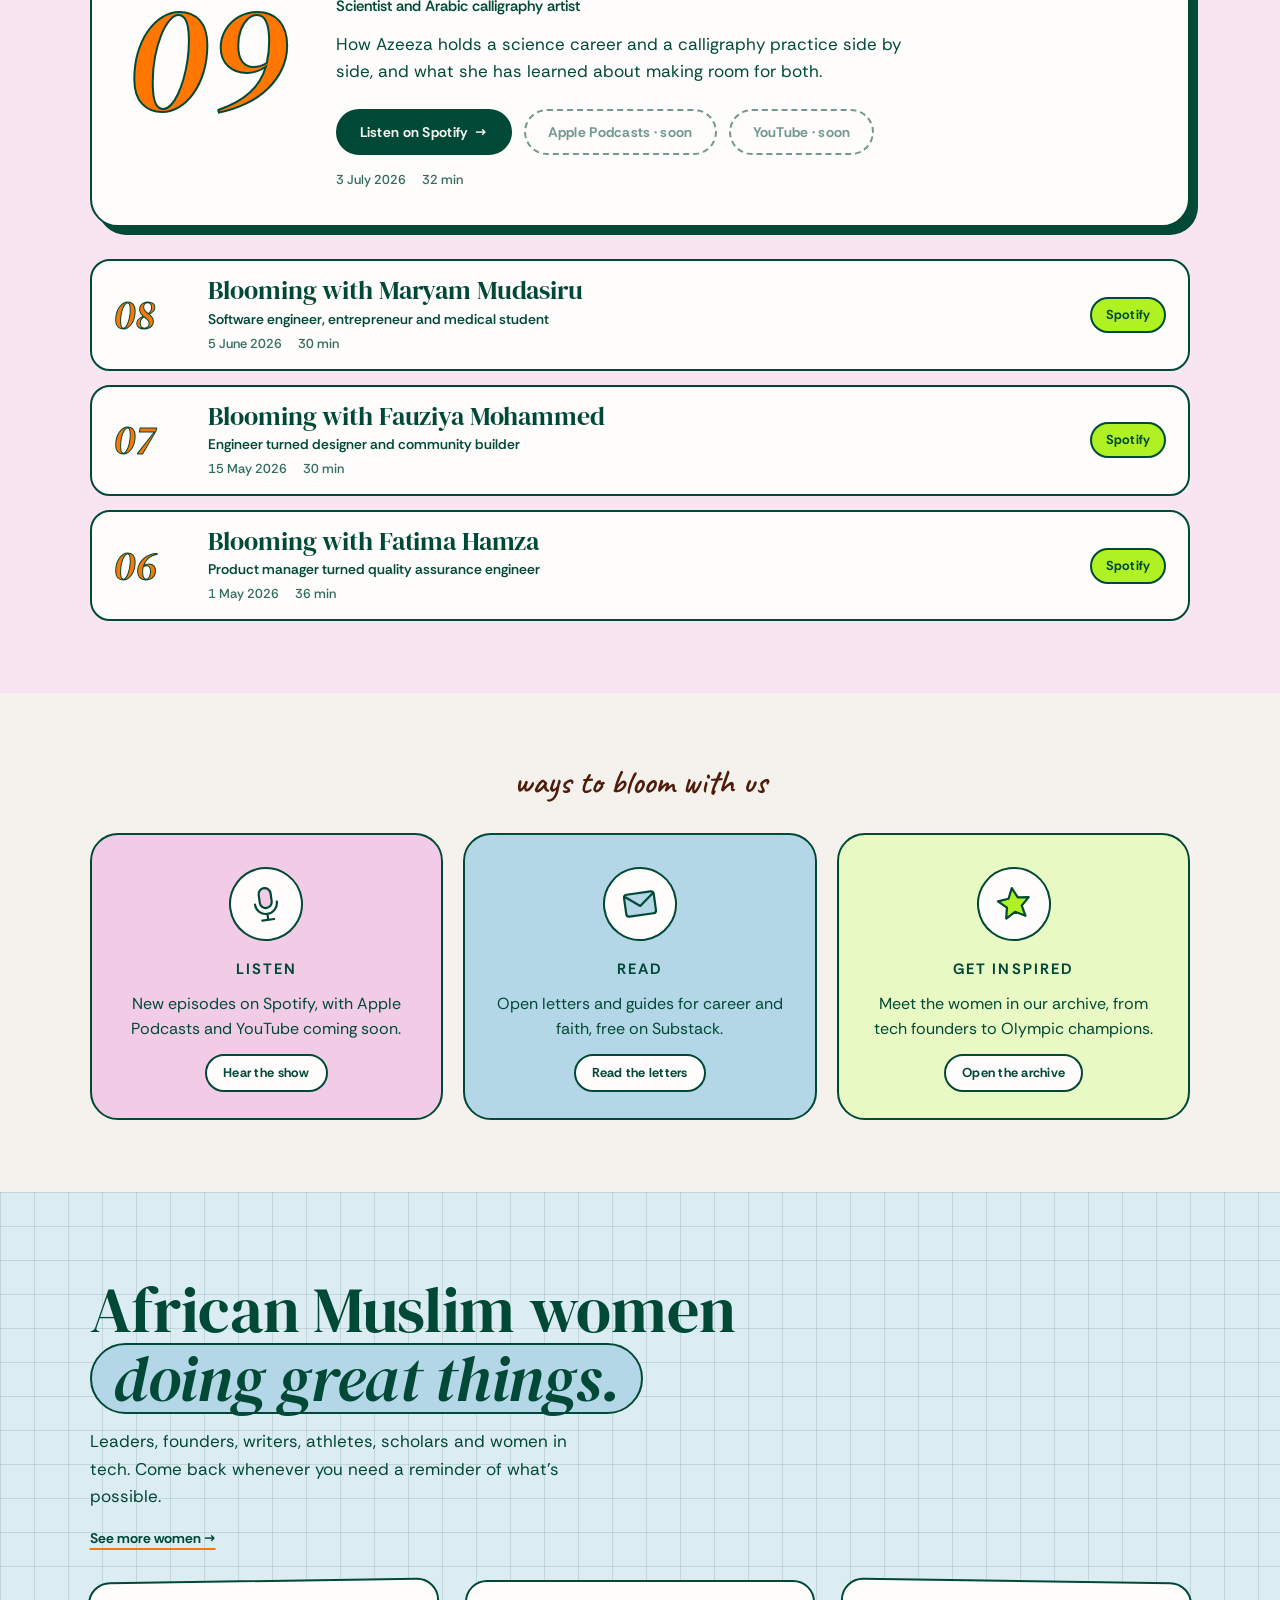
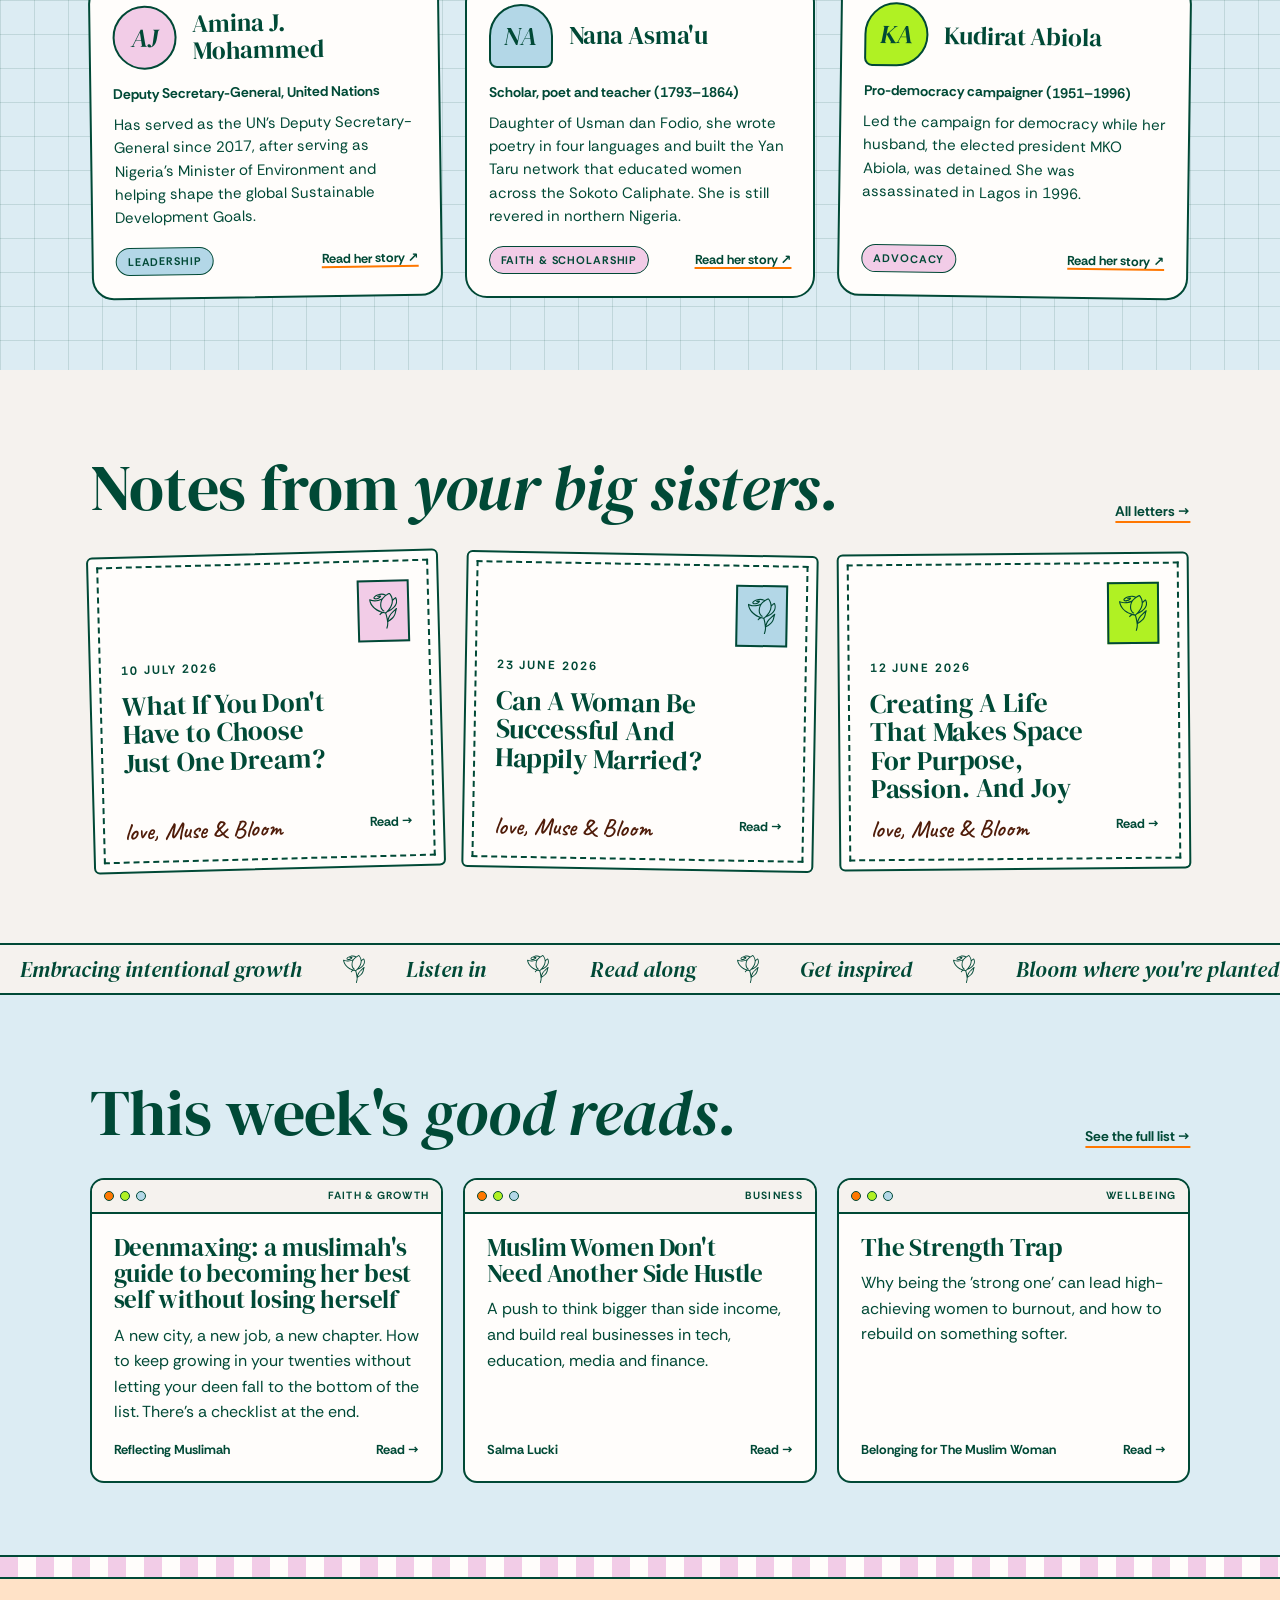
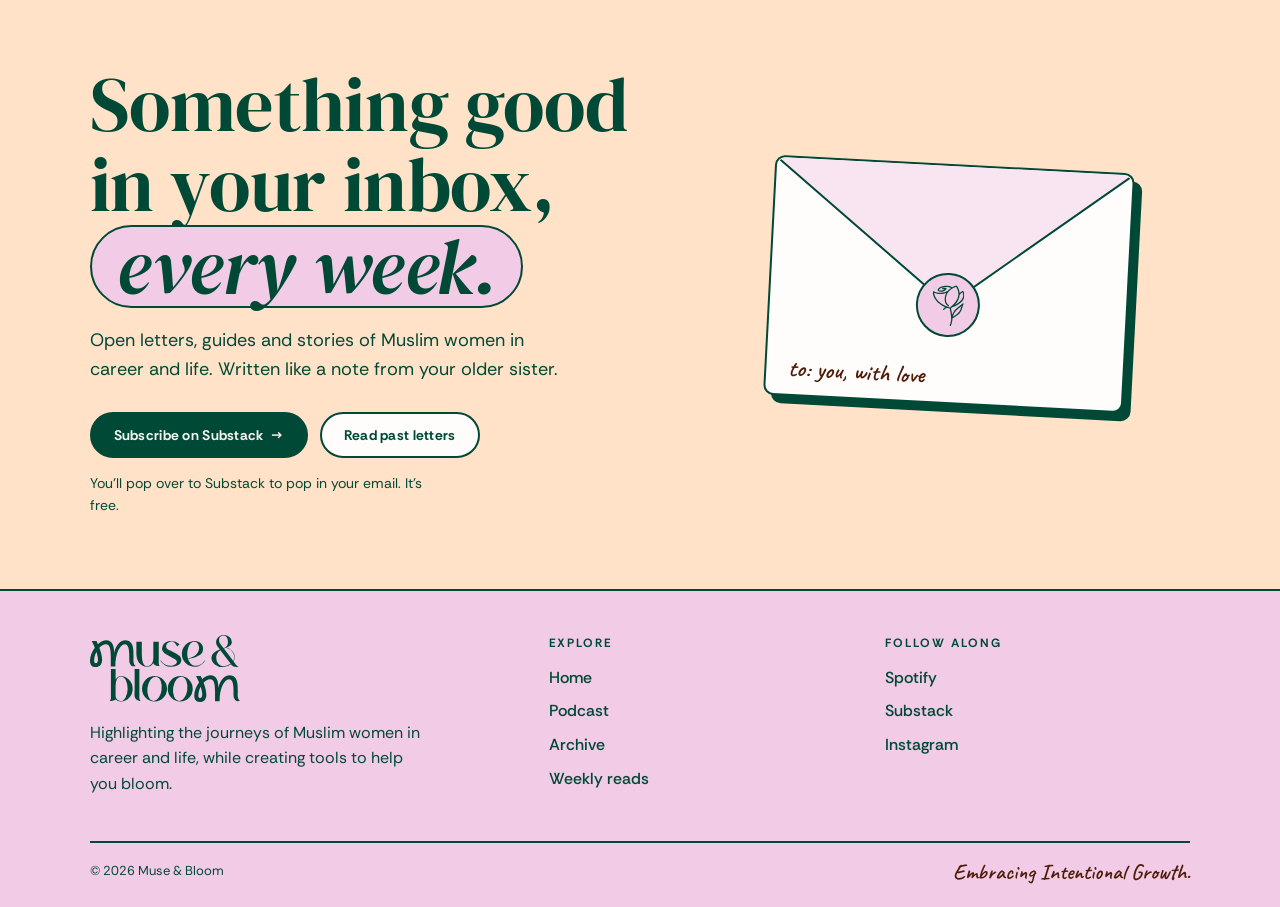
==== commit b67c222e: "Bring site up to date and move stray files into js/ and css/ Updates index, archive, main.js, conten" ====
--- a/index.html
+++ b/index.html
@@ -19,7 +19,6 @@
   <section class="hero">
     <div class="wrap hero-grid">
       <div>
-        <div class="kicker">Podcast · Letters · Archive</div>
         <h1>Muslim women, <span class="pill-word">blooming</span> in career &amp; life.<span class="script">pull up a chair, sis</span></h1>
         <p class="lead">Honest conversations, open letters and the stories of women doing remarkable things. A cozy corner of the internet for the woman who wants it all, intentionally.</p>
         <div class="btn-row" id="hero-buttons"></div>
@@ -58,7 +57,6 @@
     <div class="wrap">
       <div class="section-head">
         <div>
-          <div class="kicker">The podcast</div>
           <h2>Conversations that <em>feel like home.</em></h2>
         </div>
         <a class="text-link" href="podcast.html">All episodes →</a>
@@ -87,7 +85,6 @@
     <div class="wrap">
       <div class="section-head">
         <div>
-          <div class="kicker">The archive</div>
           <h2>African Muslim women <span class="pill-word sky">doing great things.</span></h2>
           <p>Leaders, founders, writers, athletes, scholars and women in tech. Come back whenever you need a reminder of what's possible.</p>
         </div>
@@ -101,7 +98,6 @@
     <div class="wrap">
       <div class="section-head">
         <div>
-          <div class="kicker">From the letters</div>
           <h2>Notes from <em>your big sisters.</em></h2>
         </div>
         <a class="text-link" href="https://museandbloom.substack.com" target="_blank" rel="noopener">All letters →</a>
@@ -115,7 +111,6 @@
     <div class="wrap">
       <div class="section-head">
         <div>
-          <div class="kicker" data-week>This week</div>
           <h2>This week's <em>good reads.</em></h2>
         </div>
         <a class="text-link" href="reads.html">See the full list →</a>
--- a/css/style.css
+++ b/css/style.css
@@ -177,6 +177,14 @@
 .collage .now:hover { transform: rotate(0) translateY(-3px); }
 .collage .now h4 { font-size: 20px; margin-block: 4px 8px; }
 .collage .now a { font: 700 13px/18px var(--font-sans); text-underline-offset: 3px; }
+.play-link {
+  display: inline-flex; align-items: center; gap: 8px; padding: 6px 12px 6px 6px; cursor: pointer;
+  font: 700 13px/18px var(--font-sans); color: var(--forest);
+  background: var(--lime); border: 2px solid var(--forest); border-radius: var(--pill);
+  transition: transform .18s ease, box-shadow .18s ease;
+}
+.play-link:hover { transform: translate(-2px, -2px); box-shadow: 3px 3px 0 var(--forest); }
+.play-dot { width: 22px; height: 22px; border-radius: 50%; background: var(--forest); color: var(--lime); display: grid; place-items: center; font-size: 9px; padding-left: 2px; }
 .bars { display: inline-flex; gap: 3px; align-items: flex-end; height: 14px; margin-left: 8px; vertical-align: middle; }
 .bars i { width: 3px; background: var(--tangerine); border-radius: 2px; animation: bar 1s ease-in-out infinite; }
 .bars i:nth-child(2) { animation-delay: .15s } .bars i:nth-child(3) { animation-delay: .3s } .bars i:nth-child(4) { animation-delay: .45s }
@@ -497,3 +505,38 @@
 .hero h1 .script { font-size: 0.66em; }
 .letter .by { font-size: 24px; }
 .polaroid .caption { font-size: 23px; }
+
+/* ---------- On-site podcast player ---------- */
+.hidden-player { position: fixed; left: -10000px; bottom: 0; width: 300px; height: 152px; overflow: hidden; }
+.play-dot { font-size: 8px; letter-spacing: -1px; }
+
+.music-fab {
+  position: fixed; z-index: 80; right: 18px; bottom: calc(22px + env(safe-area-inset-bottom, 0px));
+  width: 58px; height: 58px; border-radius: 50%; cursor: pointer; display: grid; place-items: center;
+  background: var(--lime); color: var(--forest); border: 2px solid var(--forest);
+  box-shadow: 4px 4px 0 var(--forest);
+  animation: fab-in .35s ease;
+  transition: transform .18s ease, box-shadow .18s ease, background .18s ease;
+}
+.music-fab:hover { transform: translate(-2px, -2px); box-shadow: 6px 6px 0 var(--forest); }
+.music-fab .note { width: 26px; height: 26px; }
+.music-fab .fab-bars { display: none; gap: 3px; align-items: flex-end; height: 22px; }
+.music-fab .fab-bars i { width: 4px; background: var(--forest); border-radius: 2px; animation: bar 1s ease-in-out infinite; }
+.music-fab .fab-bars i:nth-child(2) { animation-delay: .15s; } .music-fab .fab-bars i:nth-child(3) { animation-delay: .3s; }
+body.is-playing .music-fab .note { display: none; }
+body.is-playing .music-fab .fab-bars { display: inline-flex; }
+body:not(.is-playing) .music-fab { background: var(--white); }
+@keyframes fab-in { from { transform: scale(.4); opacity: 0; } to { transform: scale(1); opacity: 1; } }
+body:not(.is-playing) .collage .now .bars i { animation-play-state: paused; }
+
+/* Music button hover: shows pause while playing, play while paused */
+.music-fab .ico-play, .music-fab .ico-pause { display: none; width: 24px; height: 24px; }
+.music-fab:hover .note, .music-fab:hover .fab-bars,
+.music-fab:focus-visible .note, .music-fab:focus-visible .fab-bars { display: none !important; }
+body:not(.is-playing) .music-fab:hover .ico-play, body:not(.is-playing) .music-fab:focus-visible .ico-play { display: block; }
+body.is-playing .music-fab:hover .ico-pause, body.is-playing .music-fab:focus-visible .ico-pause { display: block; }
+
+/* Sliding bands: the brand rose between each phrase */
+.marquee span::after, .marquee.brand span::after {
+  width: 24px; height: 28px; background: url("../images/rose.svg") no-repeat center / contain;
+}
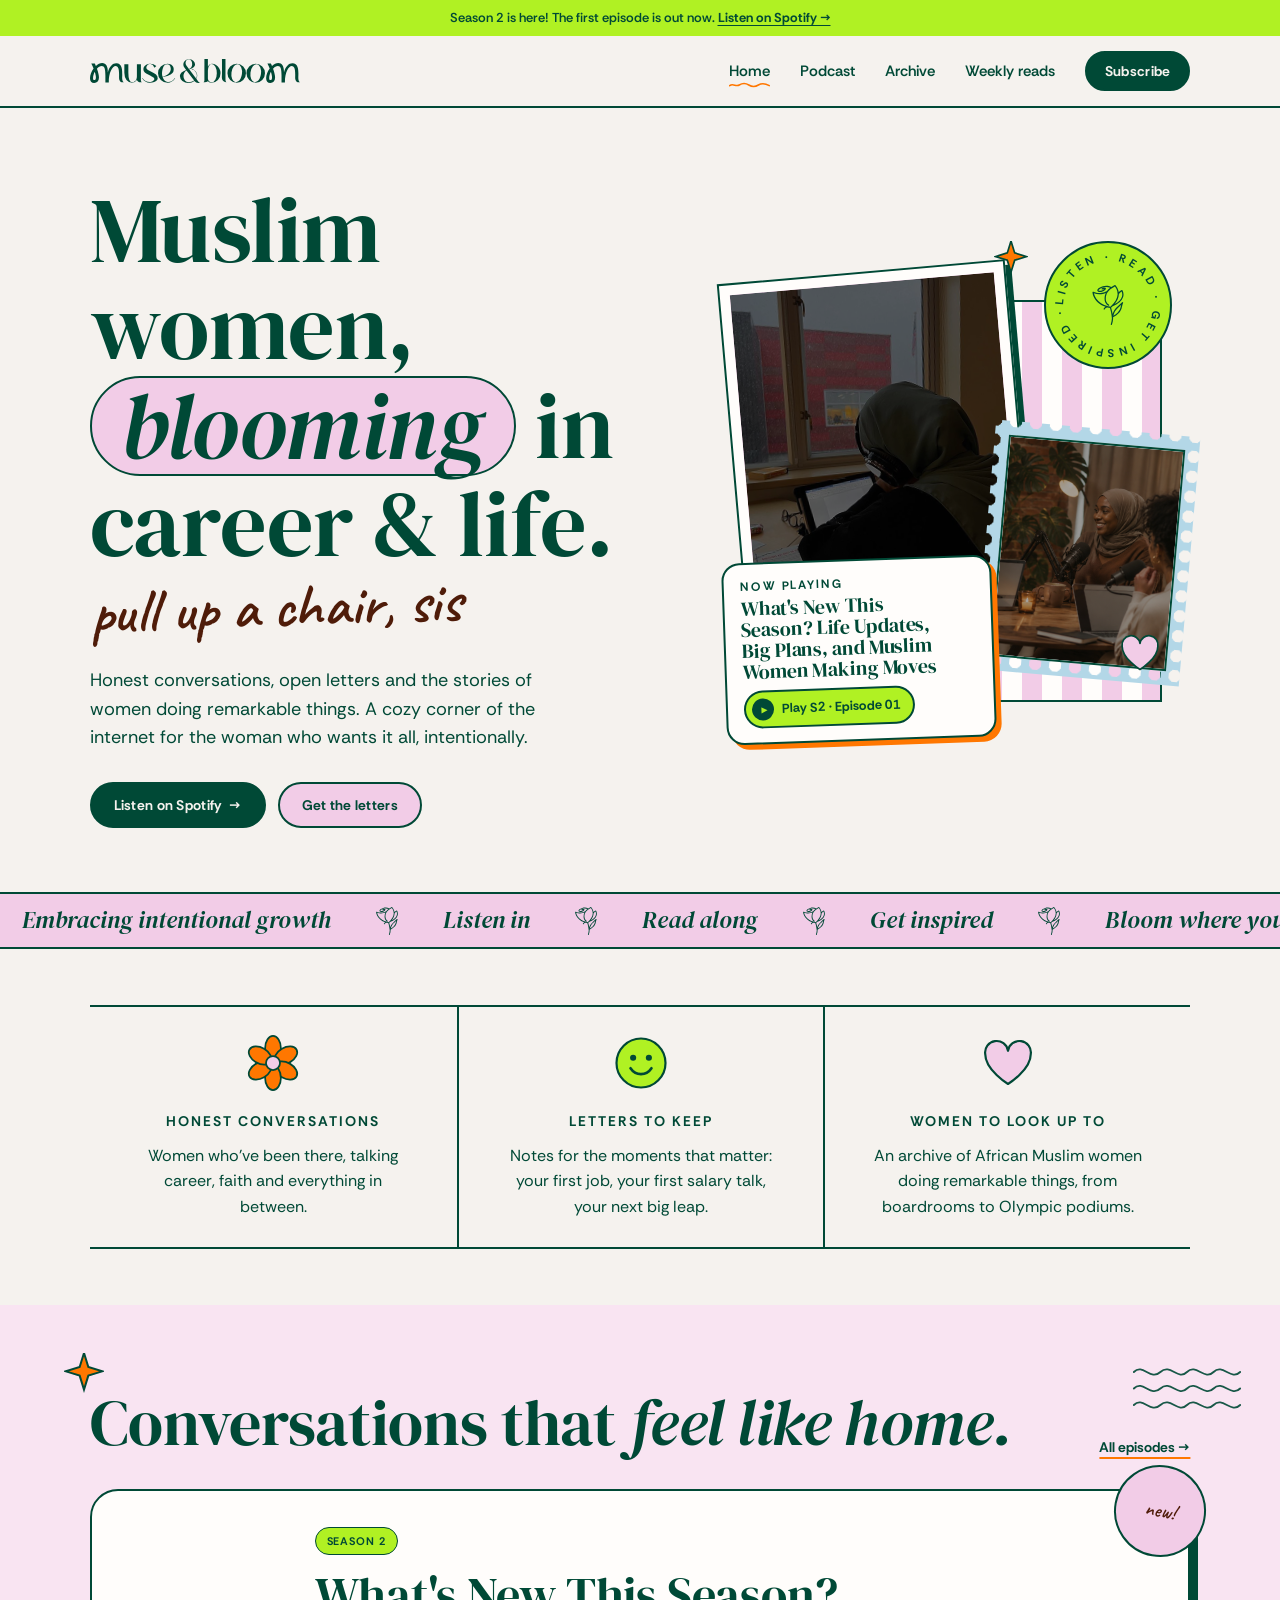
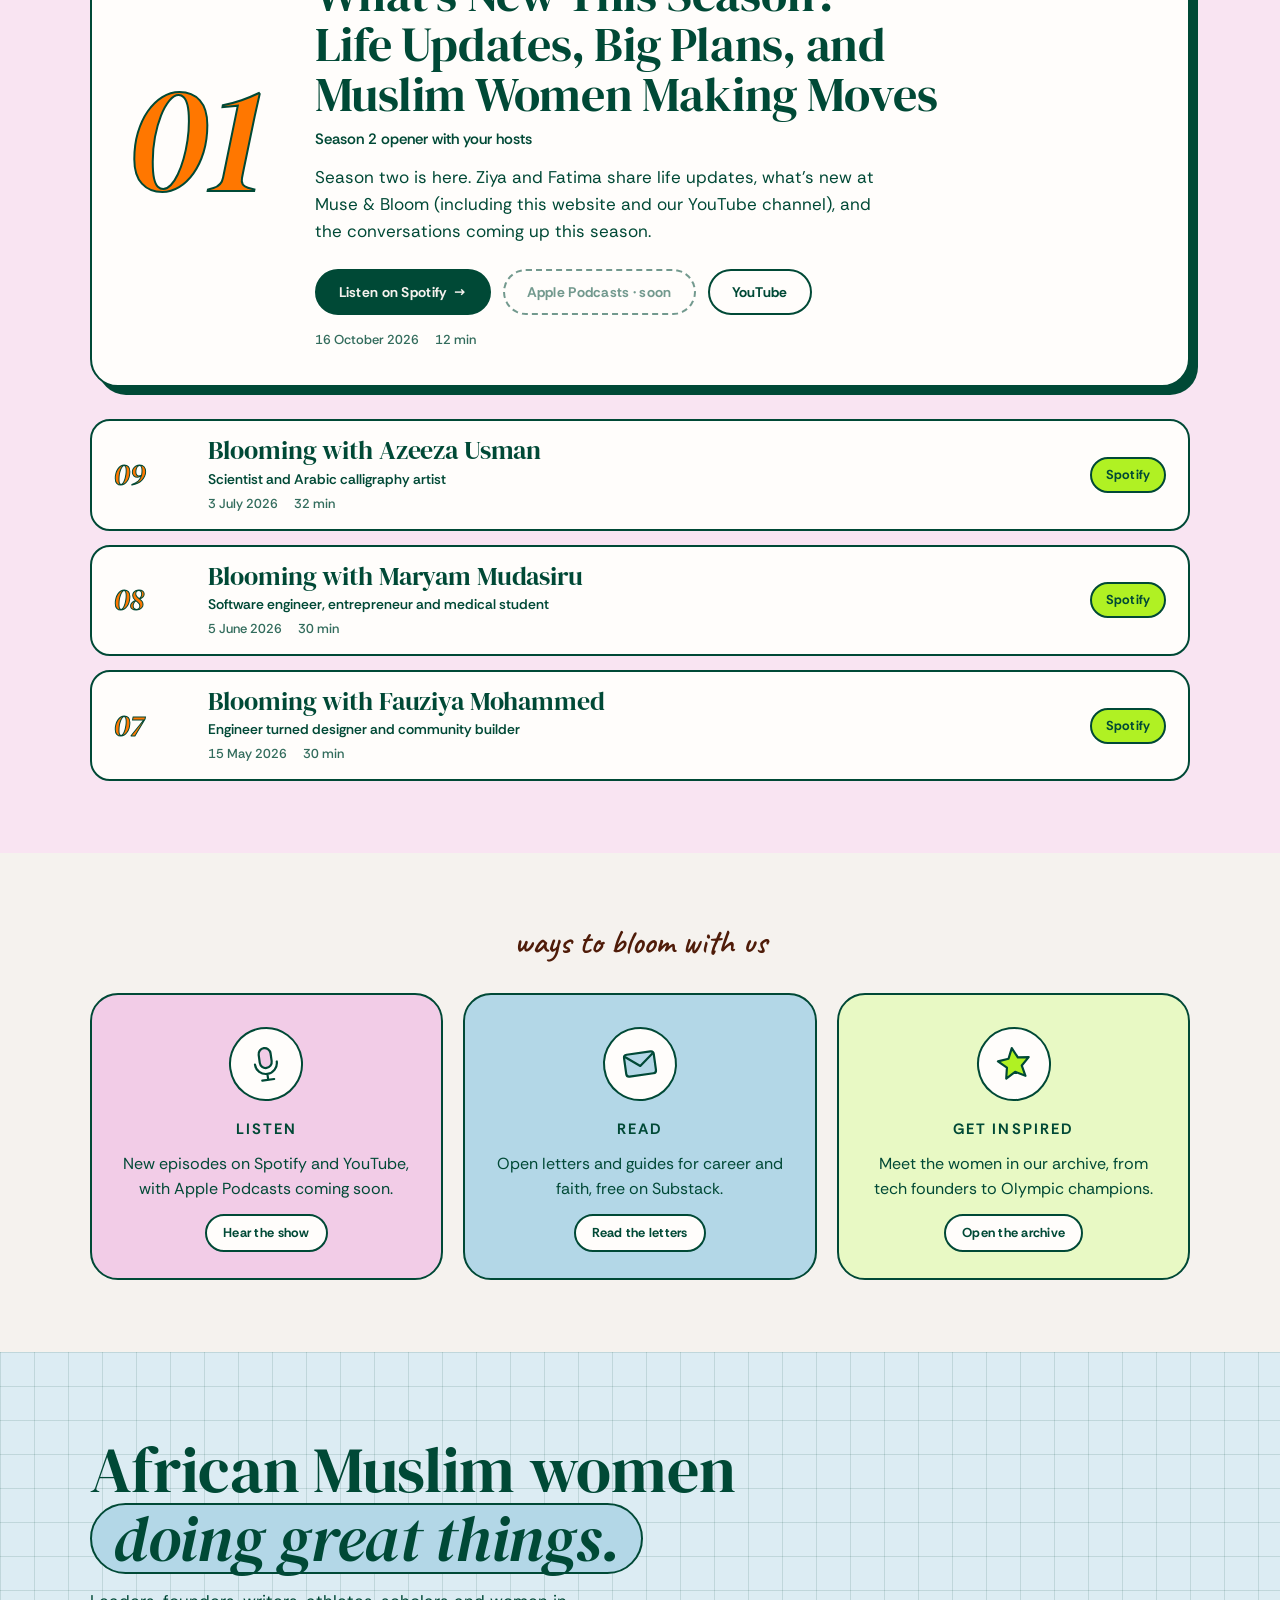
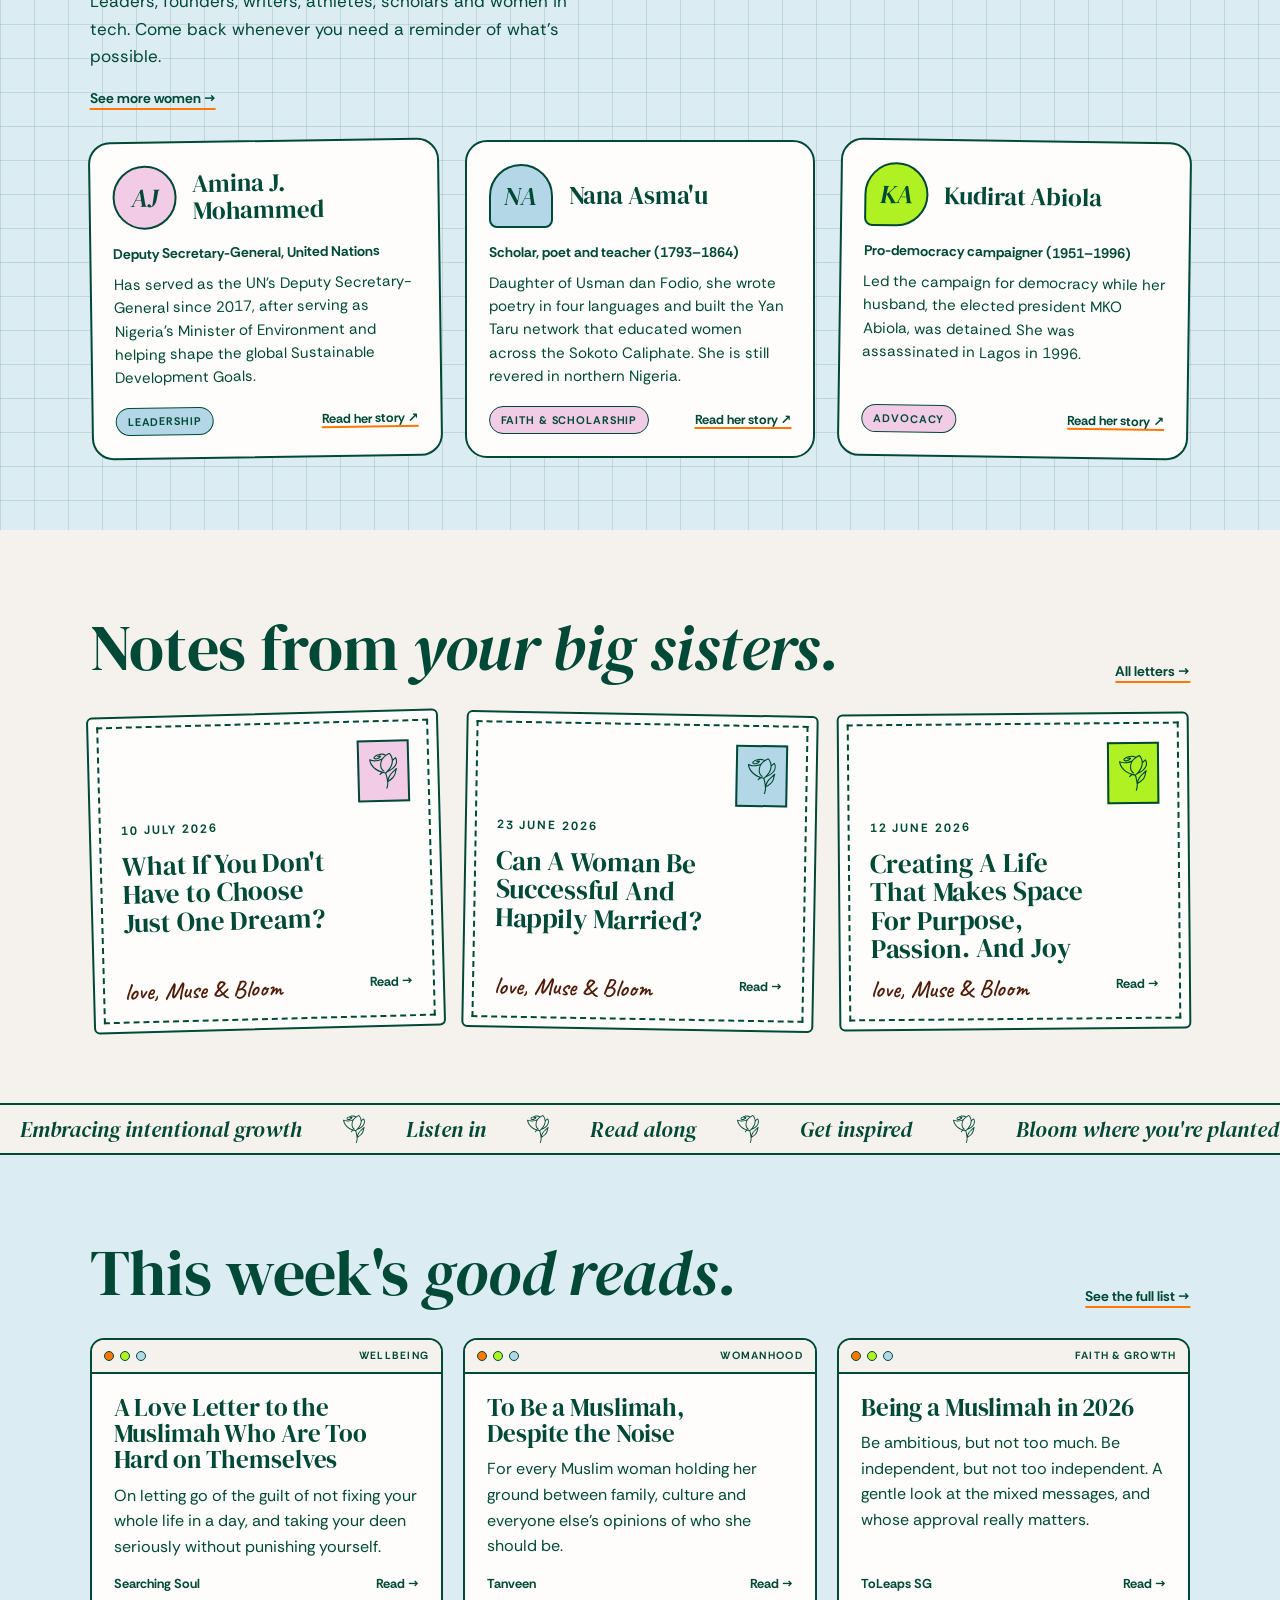
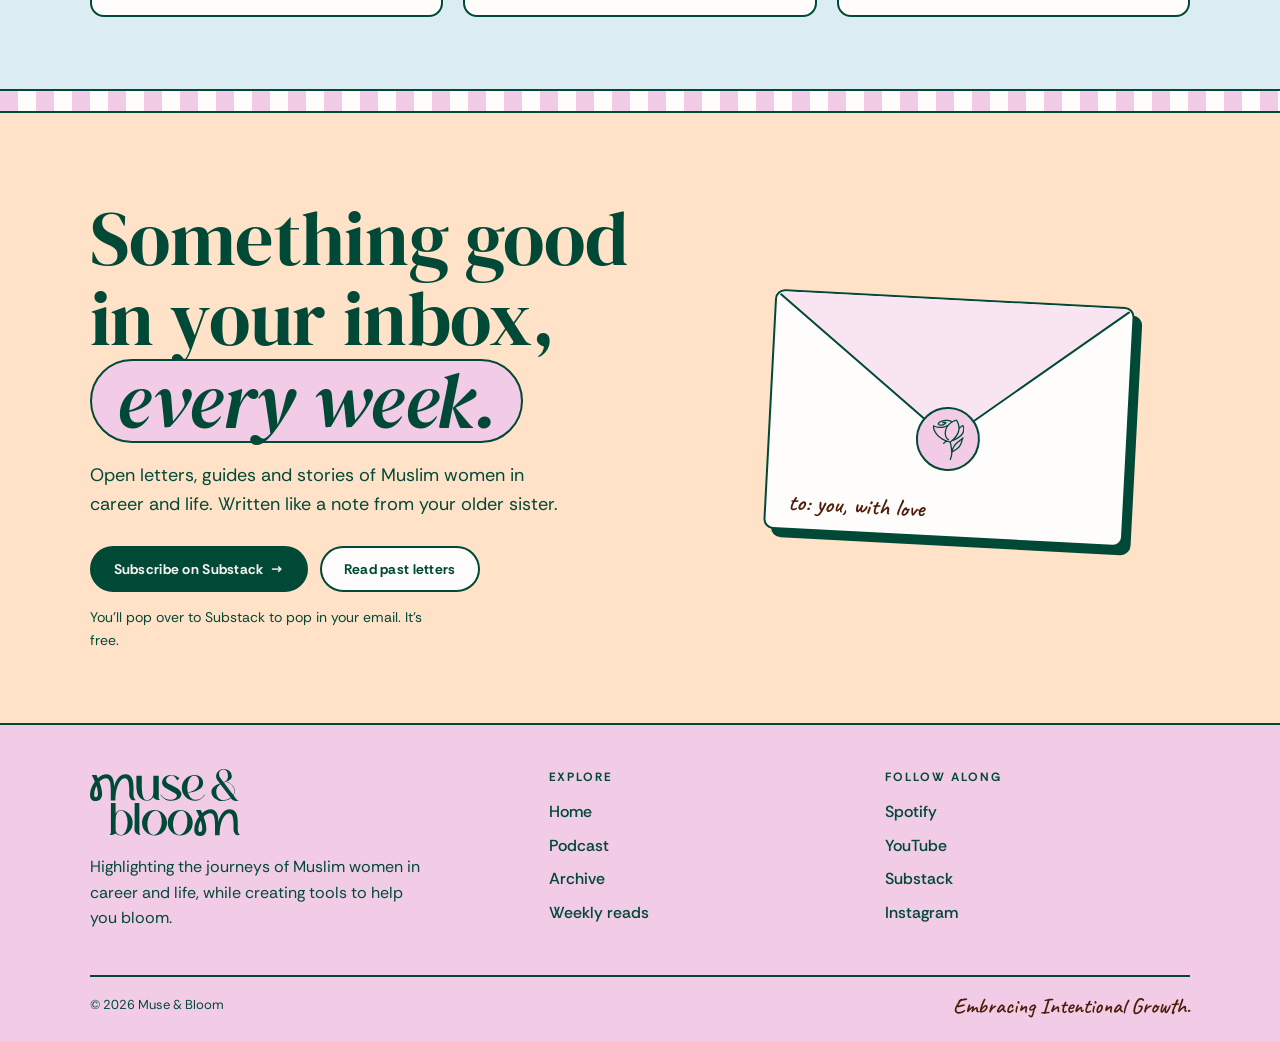
==== commit 509912a0: "Add Season 2 Episode 1, YouTube, nomination forms and new weekly reads - Season 2 opener ("What's Ne" ====
--- a/index.html
+++ b/index.html
@@ -59,7 +59,7 @@
         <div>
           <h2>Conversations that <em>feel like home.</em></h2>
         </div>
-        <a class="text-link" href="podcast.html">All episodes →</a>
+        <a class="text-link" href="/podcast">All episodes →</a>
       </div>
       <div class="ep-feature" id="latest-episode"></div>
       <ul class="ep-list" id="episode-list" data-limit="3"></ul>
@@ -74,9 +74,9 @@
         </div>
       </div>
       <div class="ways">
-        <a class="way w1" href="podcast.html"><span class="icon" data-art="mic"></span><h3>Listen</h3><p>New episodes on Spotify, with Apple Podcasts and YouTube coming soon.</p><span class="btn">Hear the show</span></a>
+        <a class="way w1" href="/podcast"><span class="icon" data-art="mic"></span><h3>Listen</h3><p>New episodes on Spotify and YouTube, with Apple Podcasts coming soon.</p><span class="btn">Hear the show</span></a>
         <a class="way w2" href="https://museandbloom.substack.com" target="_blank" rel="noopener"><span class="icon" data-art="mail"></span><h3>Read</h3><p>Open letters and guides for career and faith, free on Substack.</p><span class="btn">Read the letters</span></a>
-        <a class="way w3" href="archive.html"><span class="icon" data-art="star"></span><h3>Get inspired</h3><p>Meet the women in our archive, from tech founders to Olympic champions.</p><span class="btn">Open the archive</span></a>
+        <a class="way w3" href="/archive"><span class="icon" data-art="star"></span><h3>Get inspired</h3><p>Meet the women in our archive, from tech founders to Olympic champions.</p><span class="btn">Open the archive</span></a>
       </div>
     </div>
   </section>
@@ -88,7 +88,7 @@
           <h2>African Muslim women <span class="pill-word sky">doing great things.</span></h2>
           <p>Leaders, founders, writers, athletes, scholars and women in tech. Come back whenever you need a reminder of what's possible.</p>
         </div>
-        <a class="text-link" href="archive.html">See more women →</a>
+        <a class="text-link" href="/archive">See more women →</a>
       </div>
       <div class="women-grid" id="women-preview"></div>
     </div>
@@ -113,7 +113,7 @@
         <div>
           <h2>This week's <em>good reads.</em></h2>
         </div>
-        <a class="text-link" href="reads.html">See the full list →</a>
+        <a class="text-link" href="/reads">See the full list →</a>
       </div>
       <div class="reads" id="reads" data-limit="3"></div>
     </div>
--- a/css/style.css
+++ b/css/style.css
@@ -540,3 +540,9 @@
 .marquee span::after, .marquee.brand span::after {
   width: 24px; height: 28px; background: url("../images/rose.svg") no-repeat center / contain;
 }
+
+/* Season label on the featured episode, and wider number slot for "S2 · E01" */
+.season-tag { background: var(--lime); margin-bottom: 4px; }
+.ep .n { font-size: 30px; white-space: nowrap; }
+.ep { grid-template-columns: minmax(72px, auto) minmax(0, 1fr) auto; }
+@media (max-width: 720px) { .ep { grid-template-columns: minmax(52px, auto) minmax(0, 1fr); } }
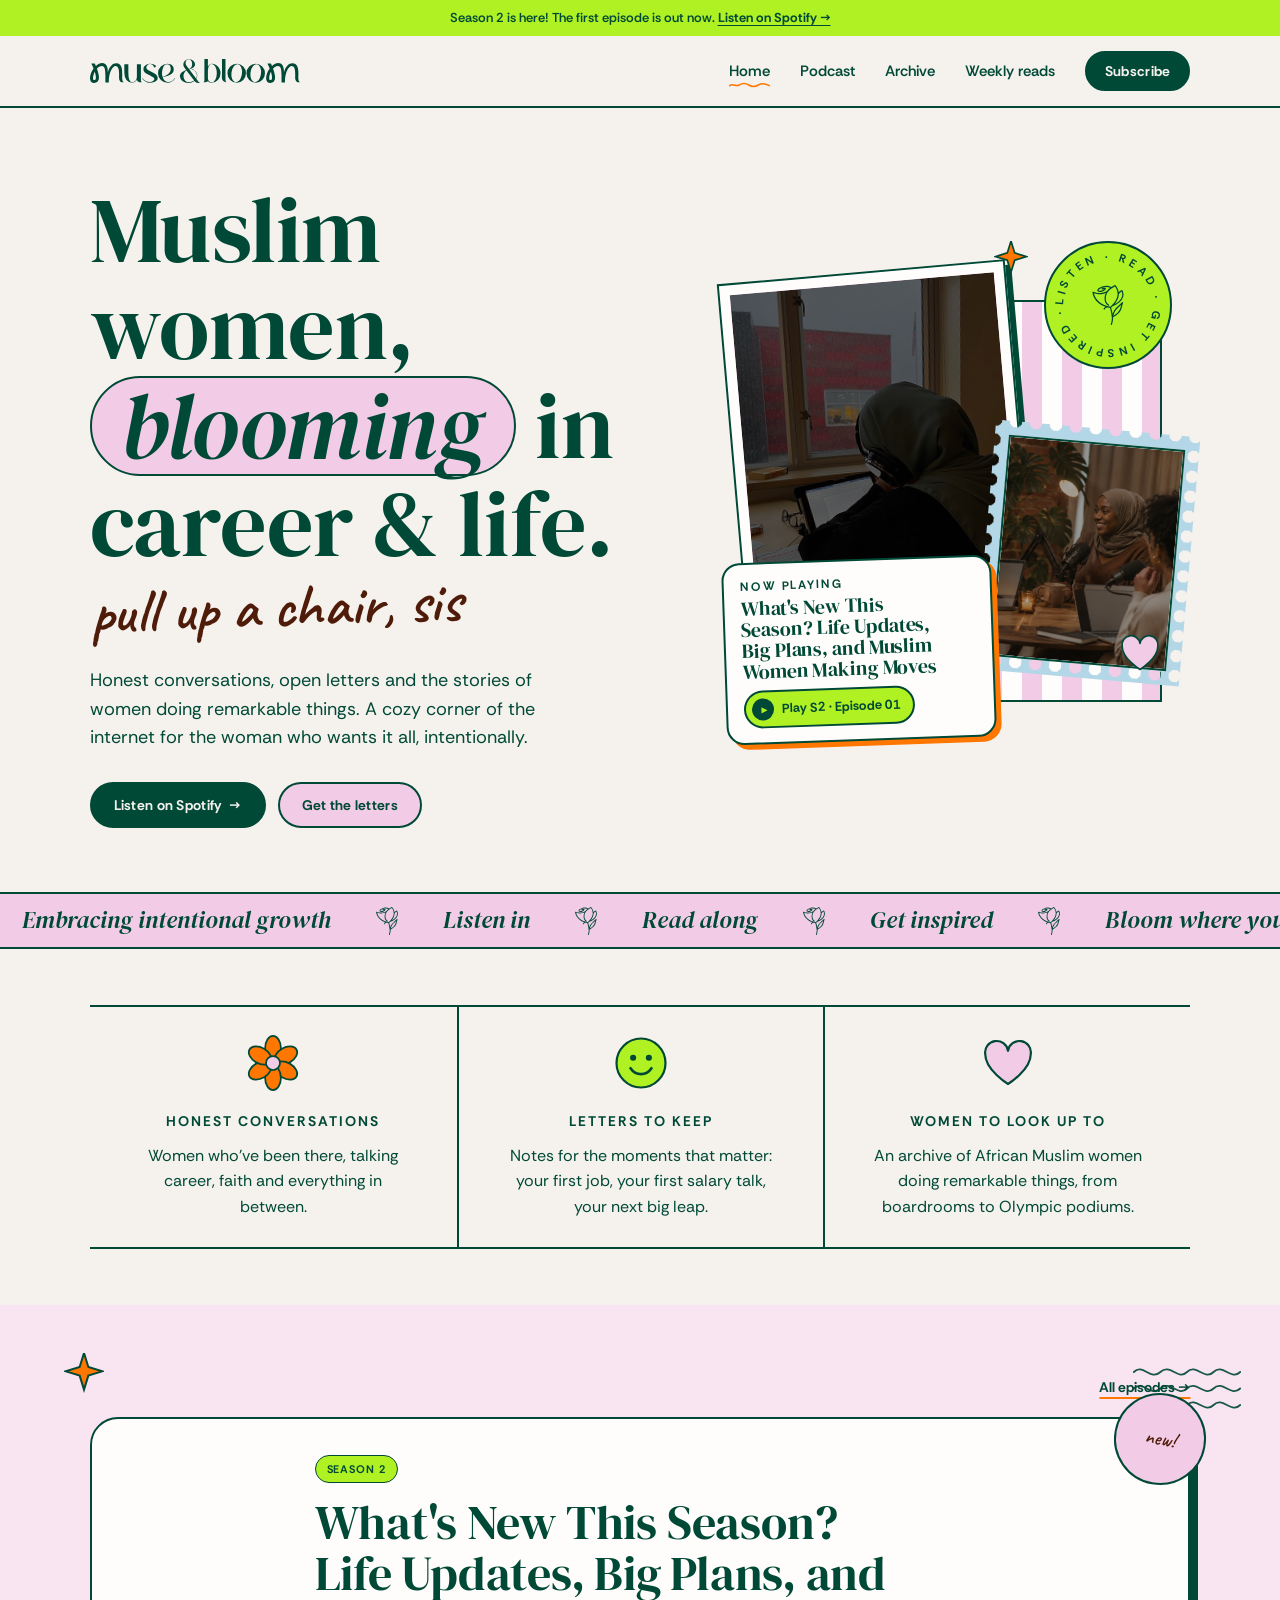
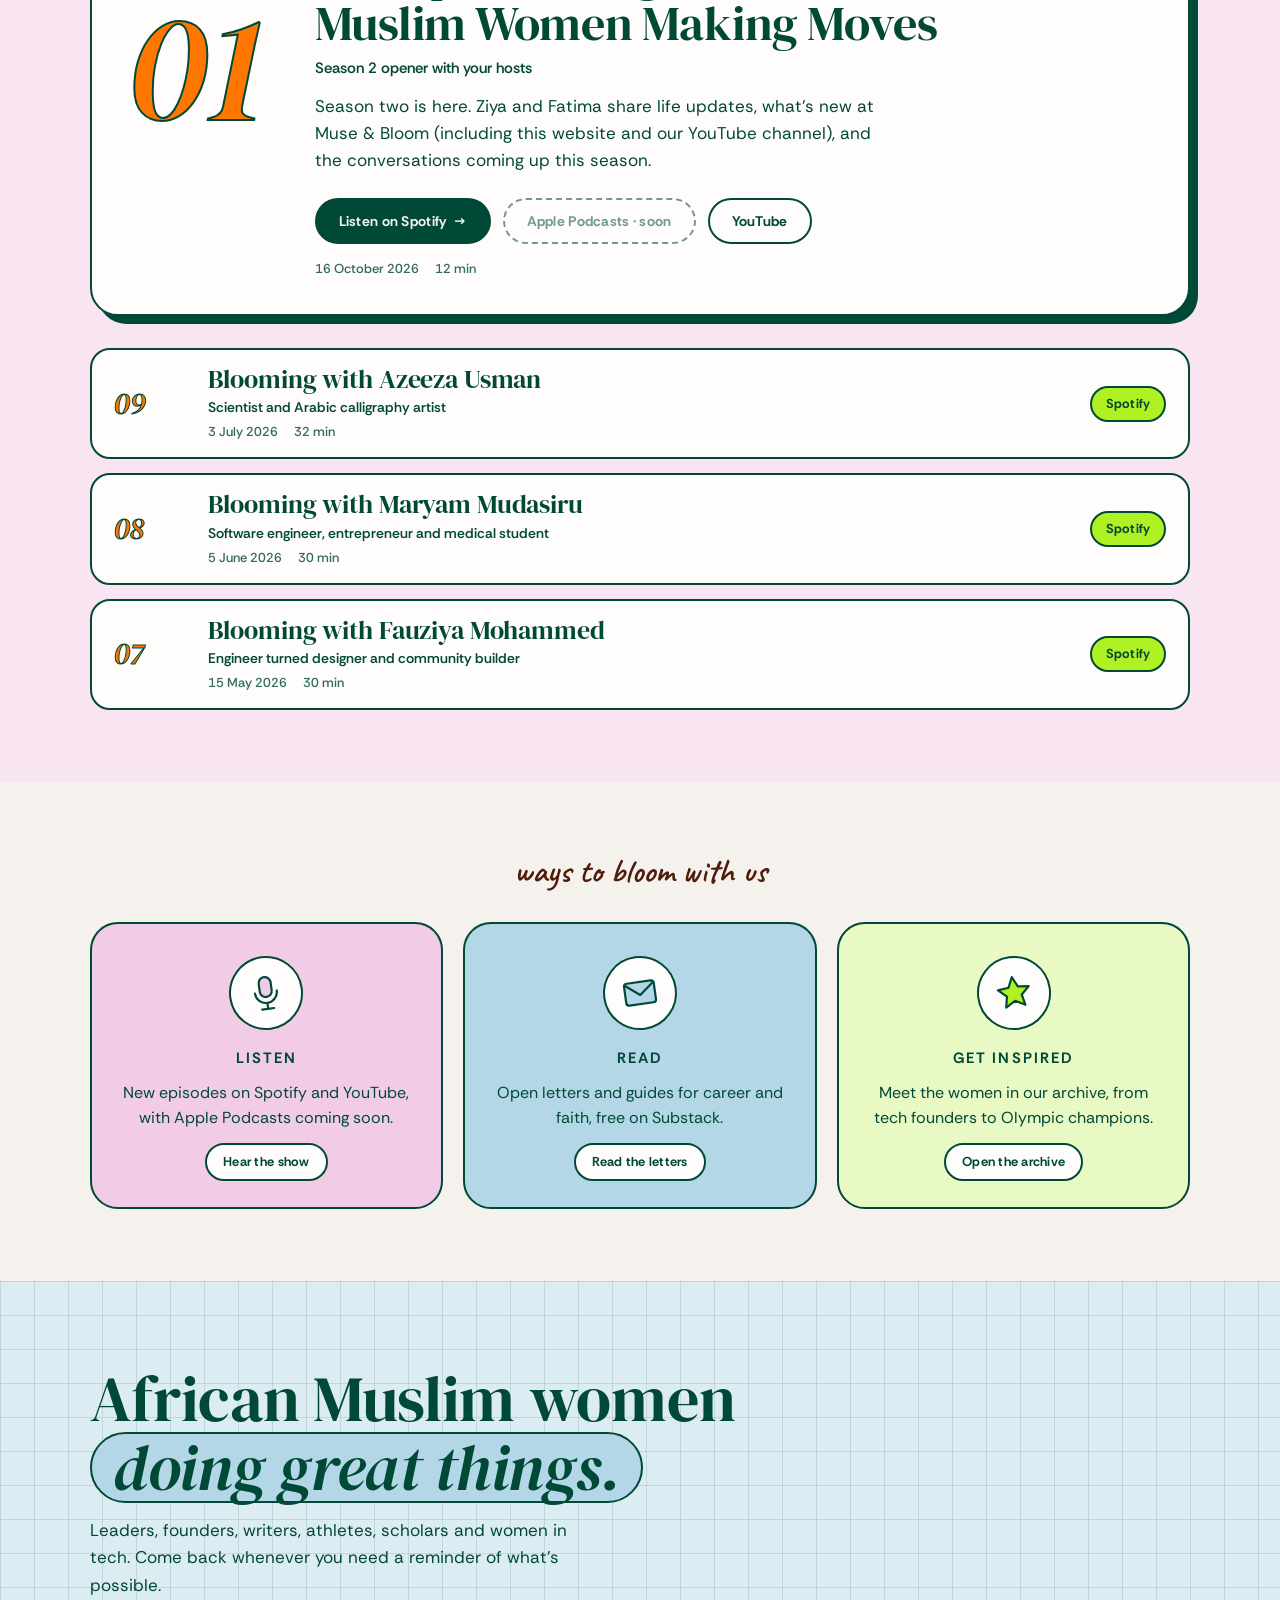
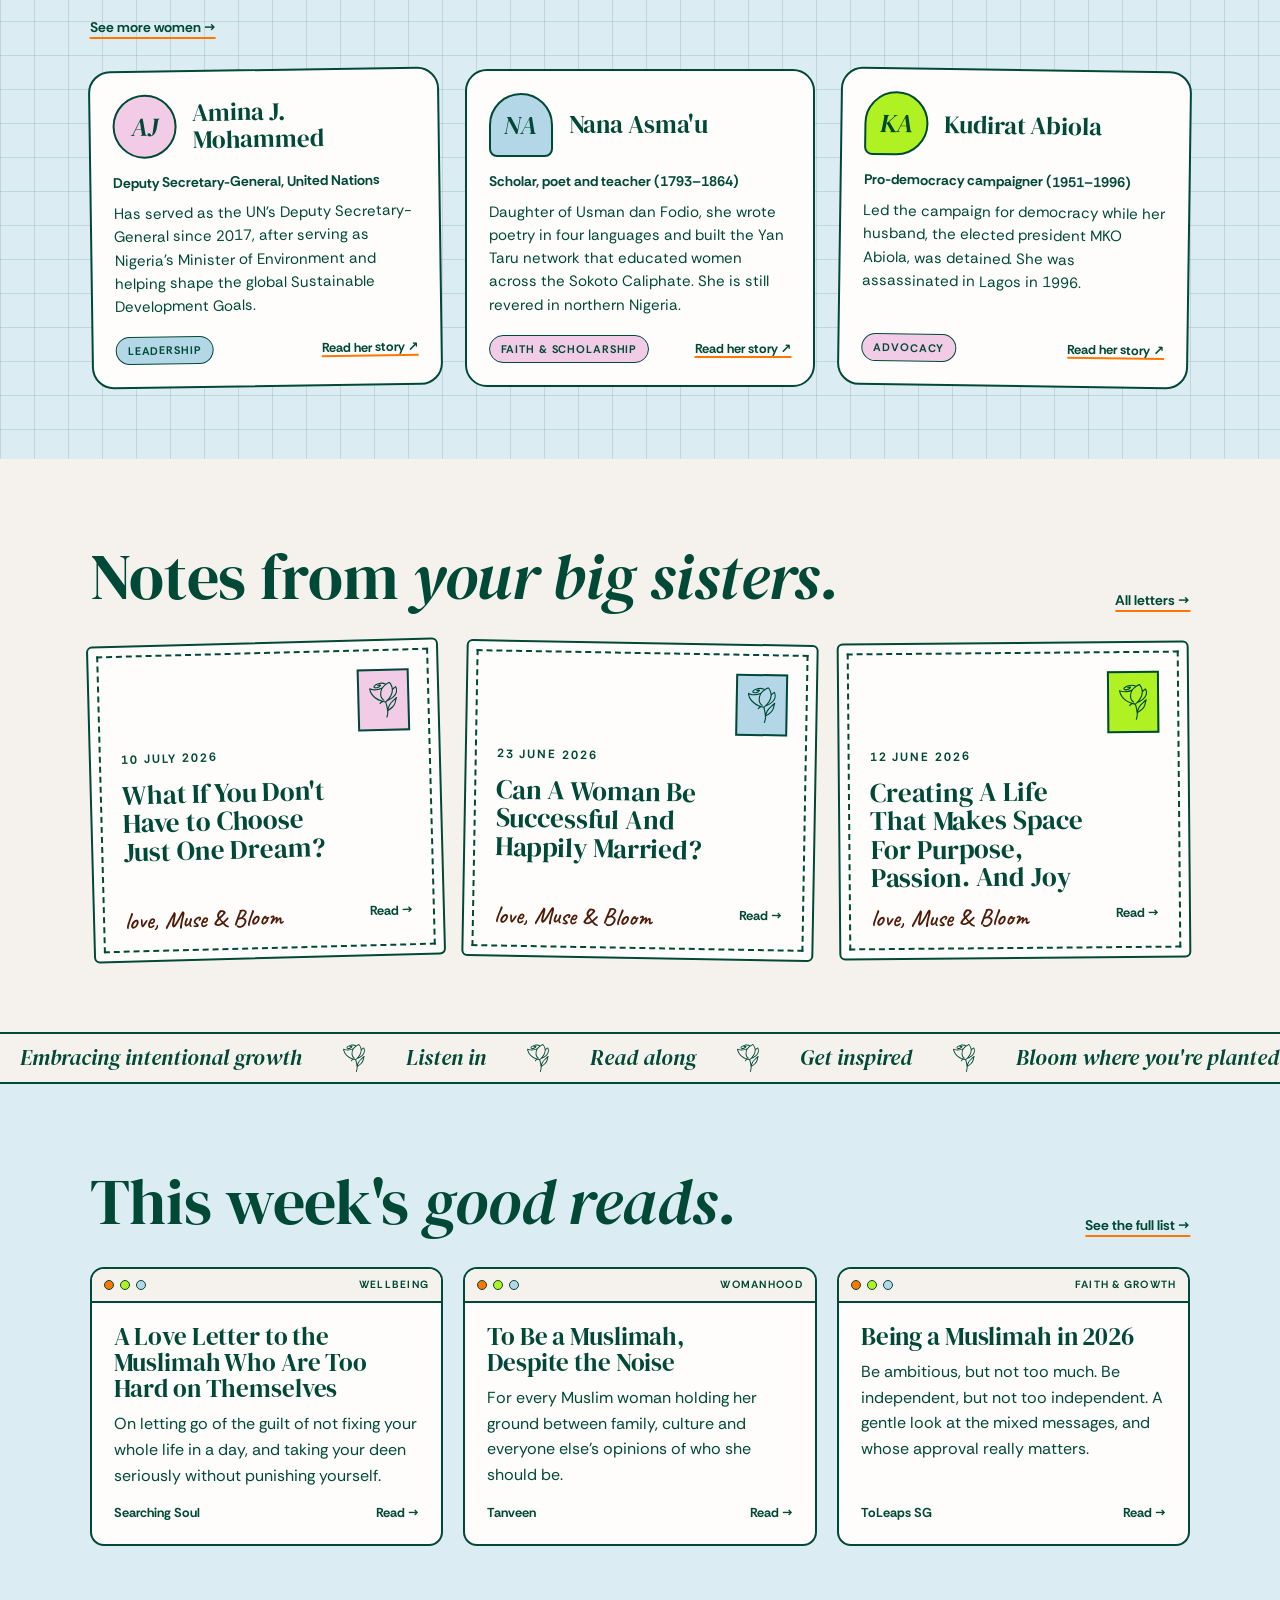
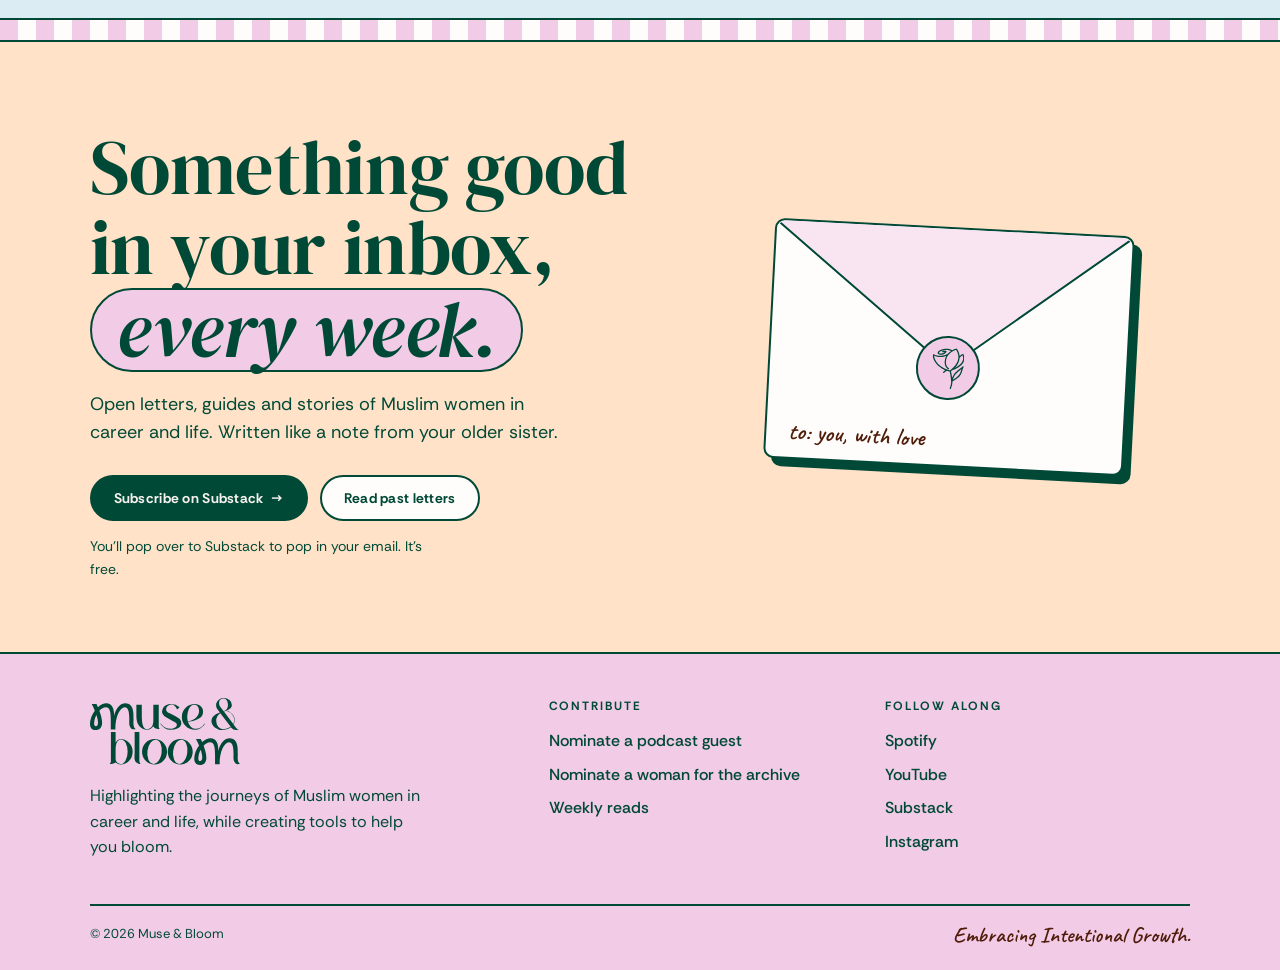
==== commit ce182b9f: "Finishing touches: archive nominate button up top, footer Contribute - Archive: "Nominate a woman" b" ====
--- a/index.html
+++ b/index.html
@@ -55,10 +55,7 @@
     <span class="doodle float" data-art="sparkle" style="width:40px;left:5%;top:48px"></span>
     <span class="doodle waves" data-art="waves" style="right:3%;top:56px"></span>
     <div class="wrap">
-      <div class="section-head">
-        <div>
-          <h2>Conversations that <em>feel like home.</em></h2>
-        </div>
+      <div class="section-head section-head--link">
         <a class="text-link" href="/podcast">All episodes →</a>
       </div>
       <div class="ep-feature" id="latest-episode"></div>
--- a/css/style.css
+++ b/css/style.css
@@ -546,3 +546,5 @@
 .ep .n { font-size: 30px; white-space: nowrap; }
 .ep { grid-template-columns: minmax(72px, auto) minmax(0, 1fr) auto; }
 @media (max-width: 720px) { .ep { grid-template-columns: minmax(52px, auto) minmax(0, 1fr); } }
+
+.section-head--link { justify-content: flex-end; margin-bottom: 20px; }
